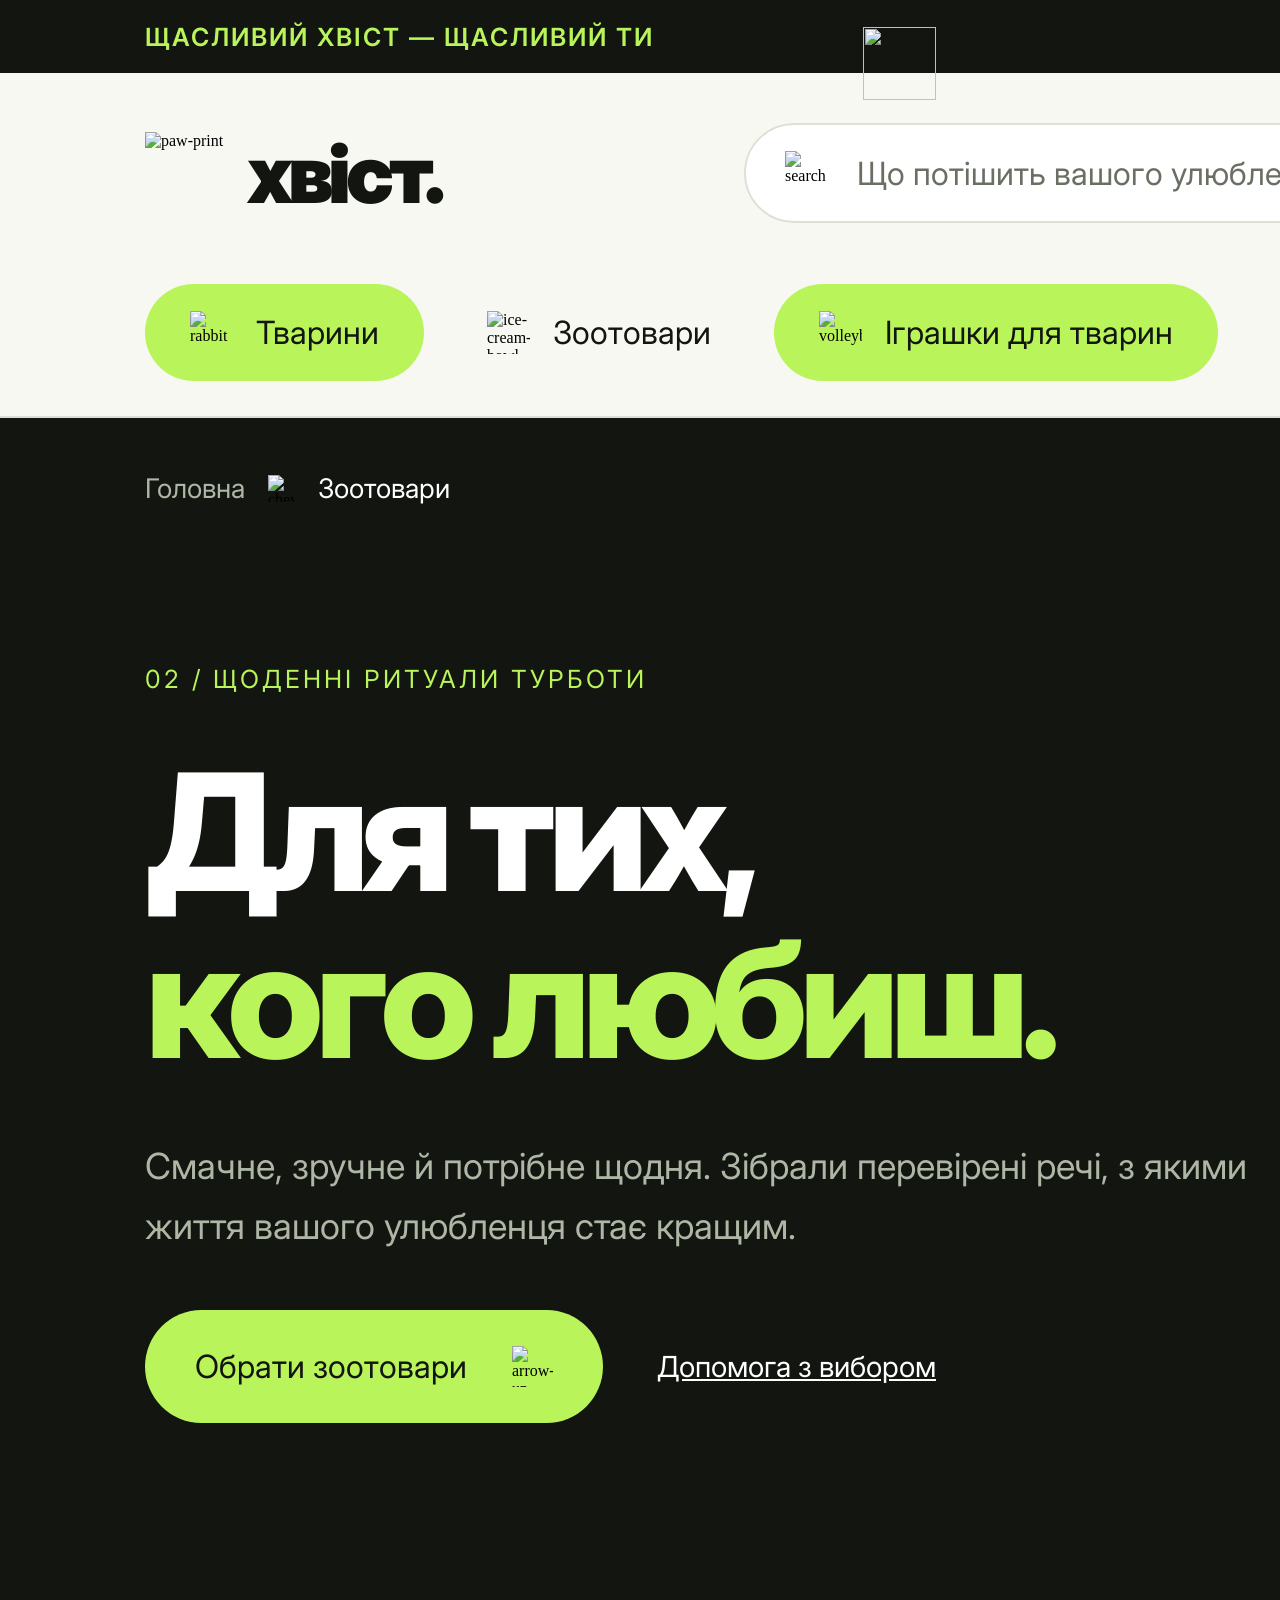
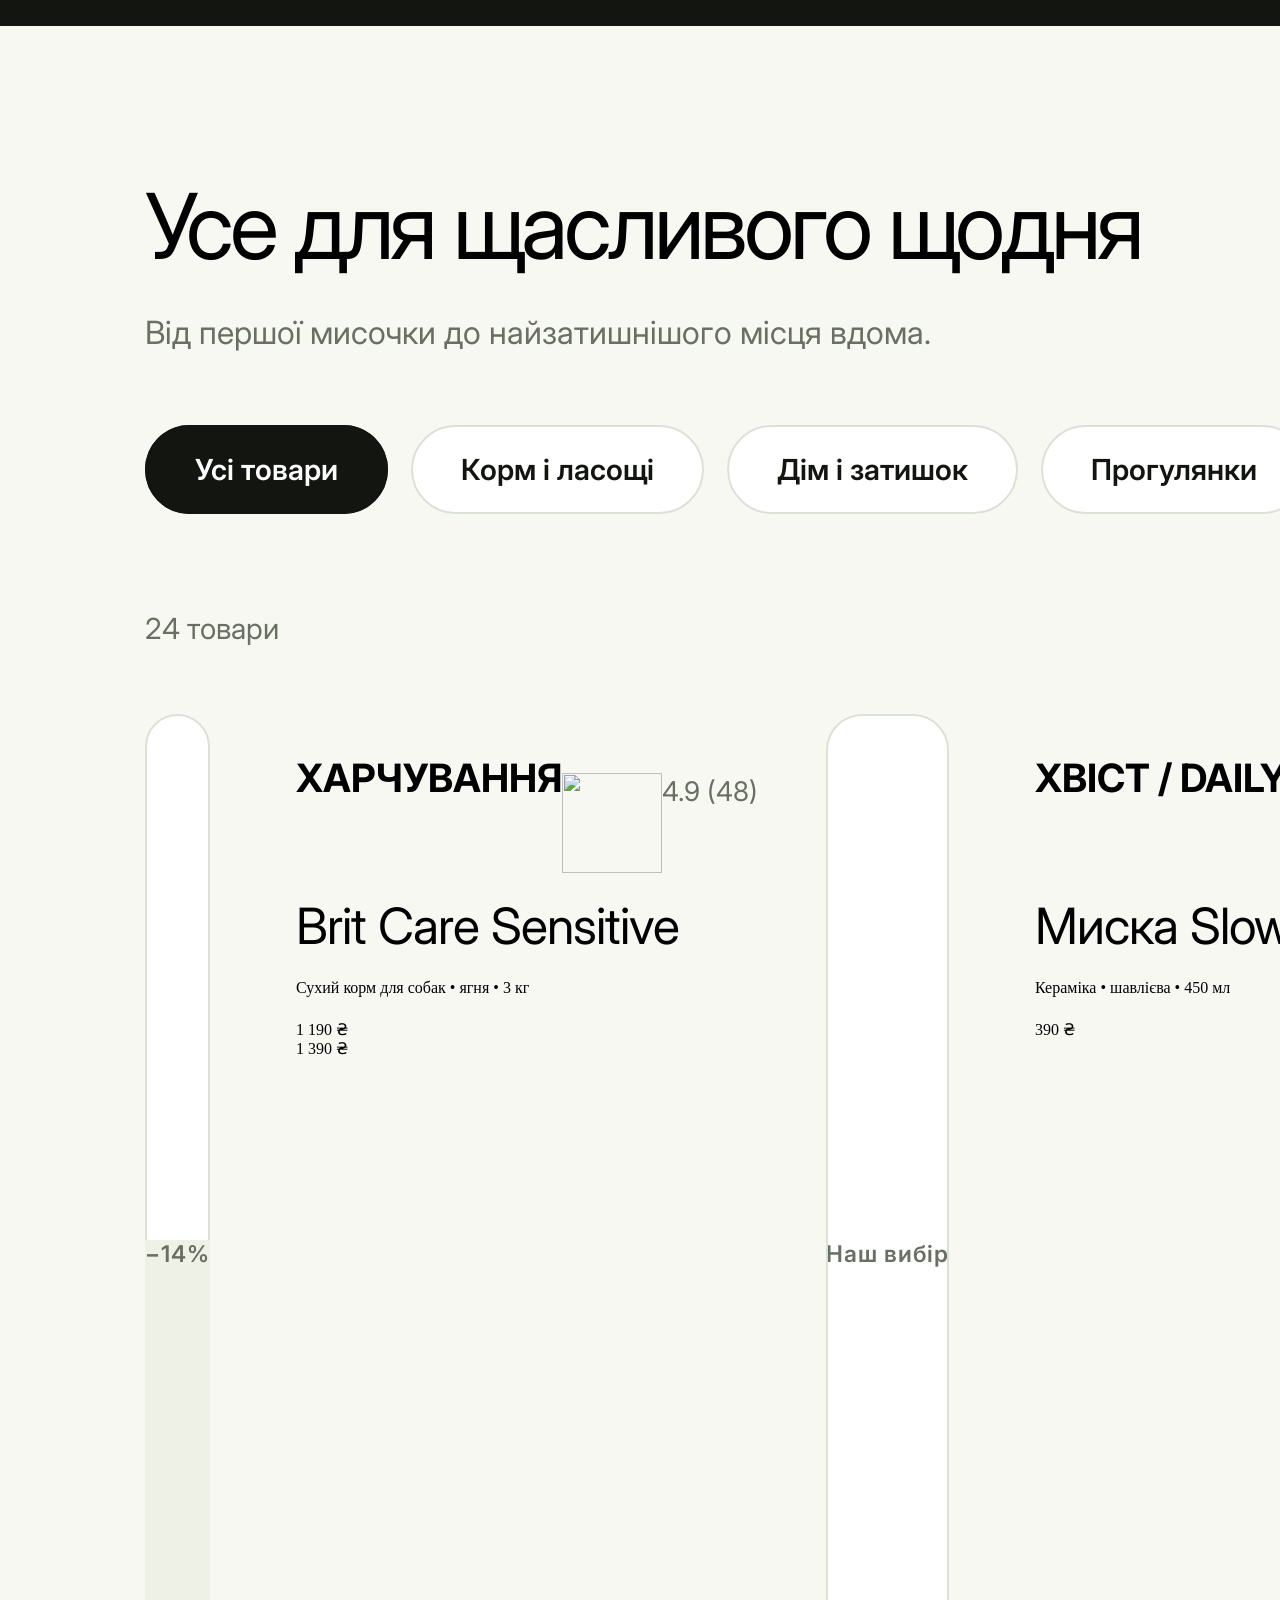
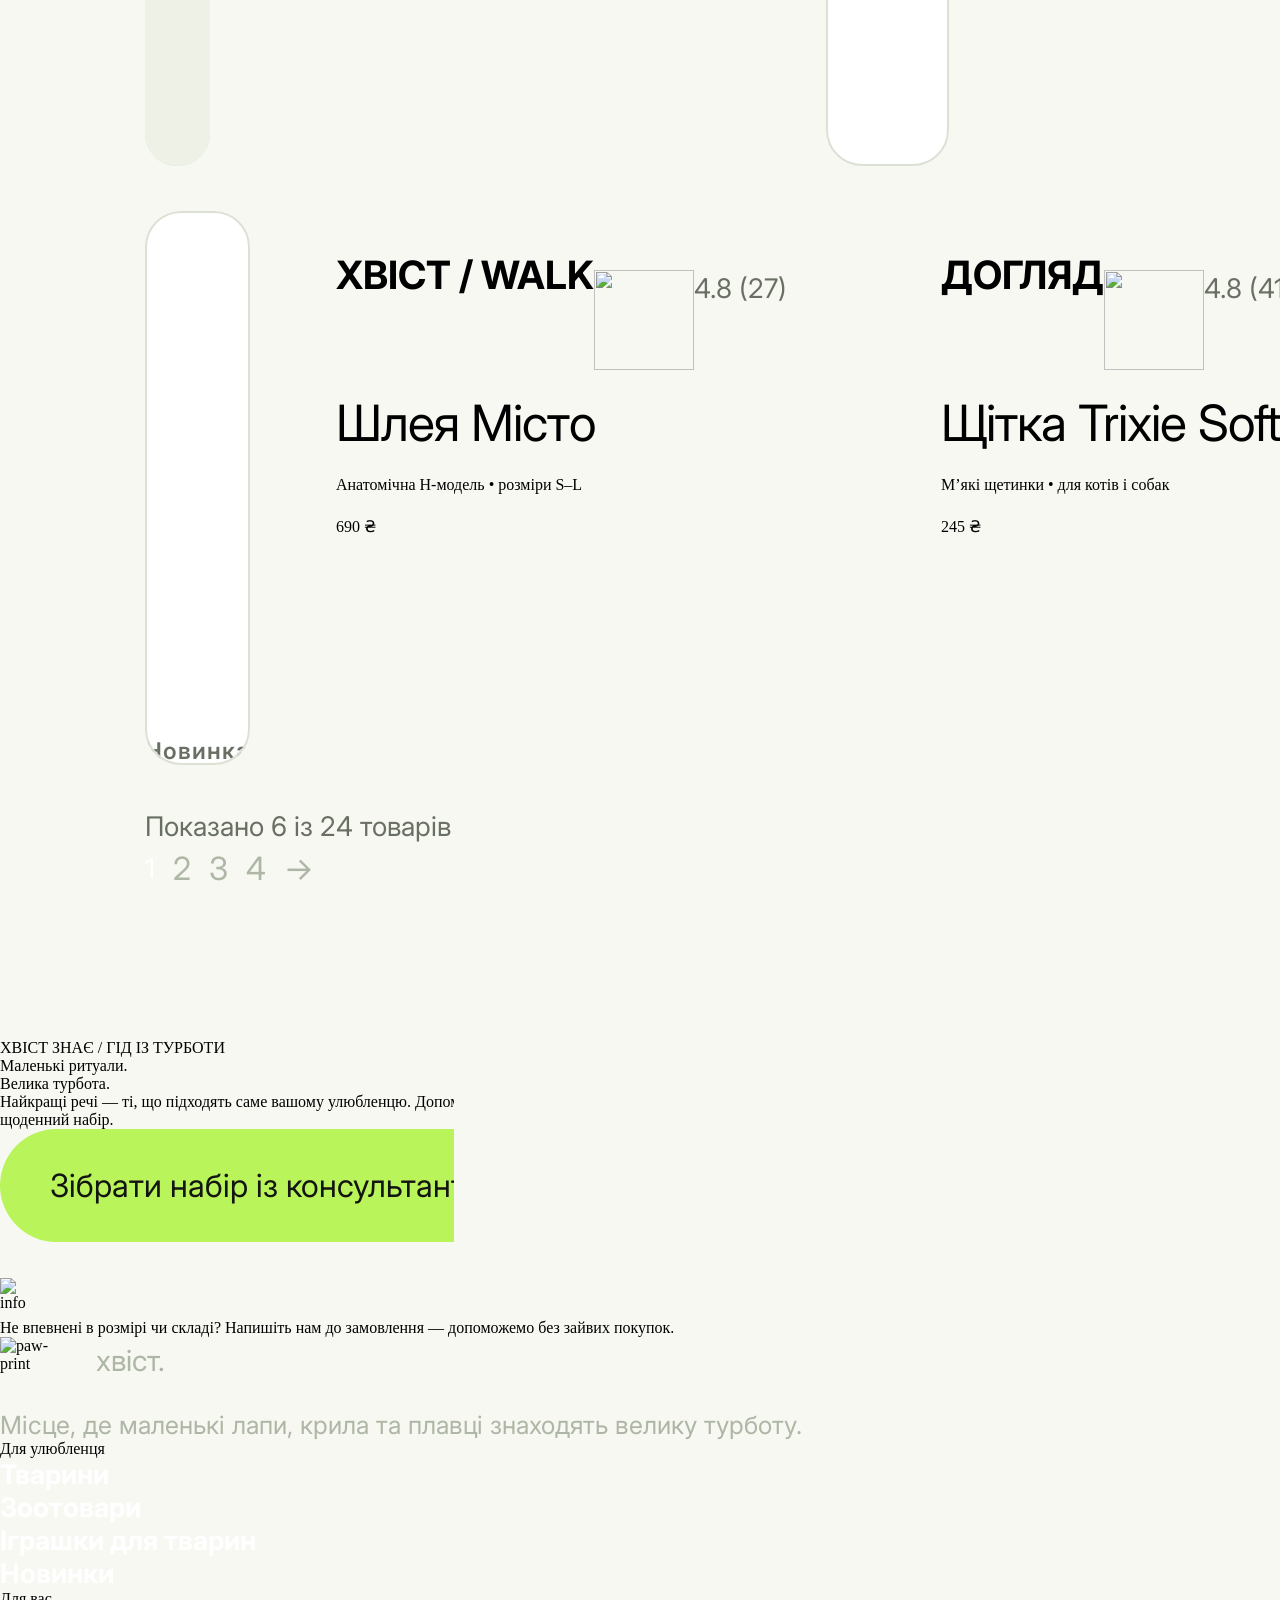
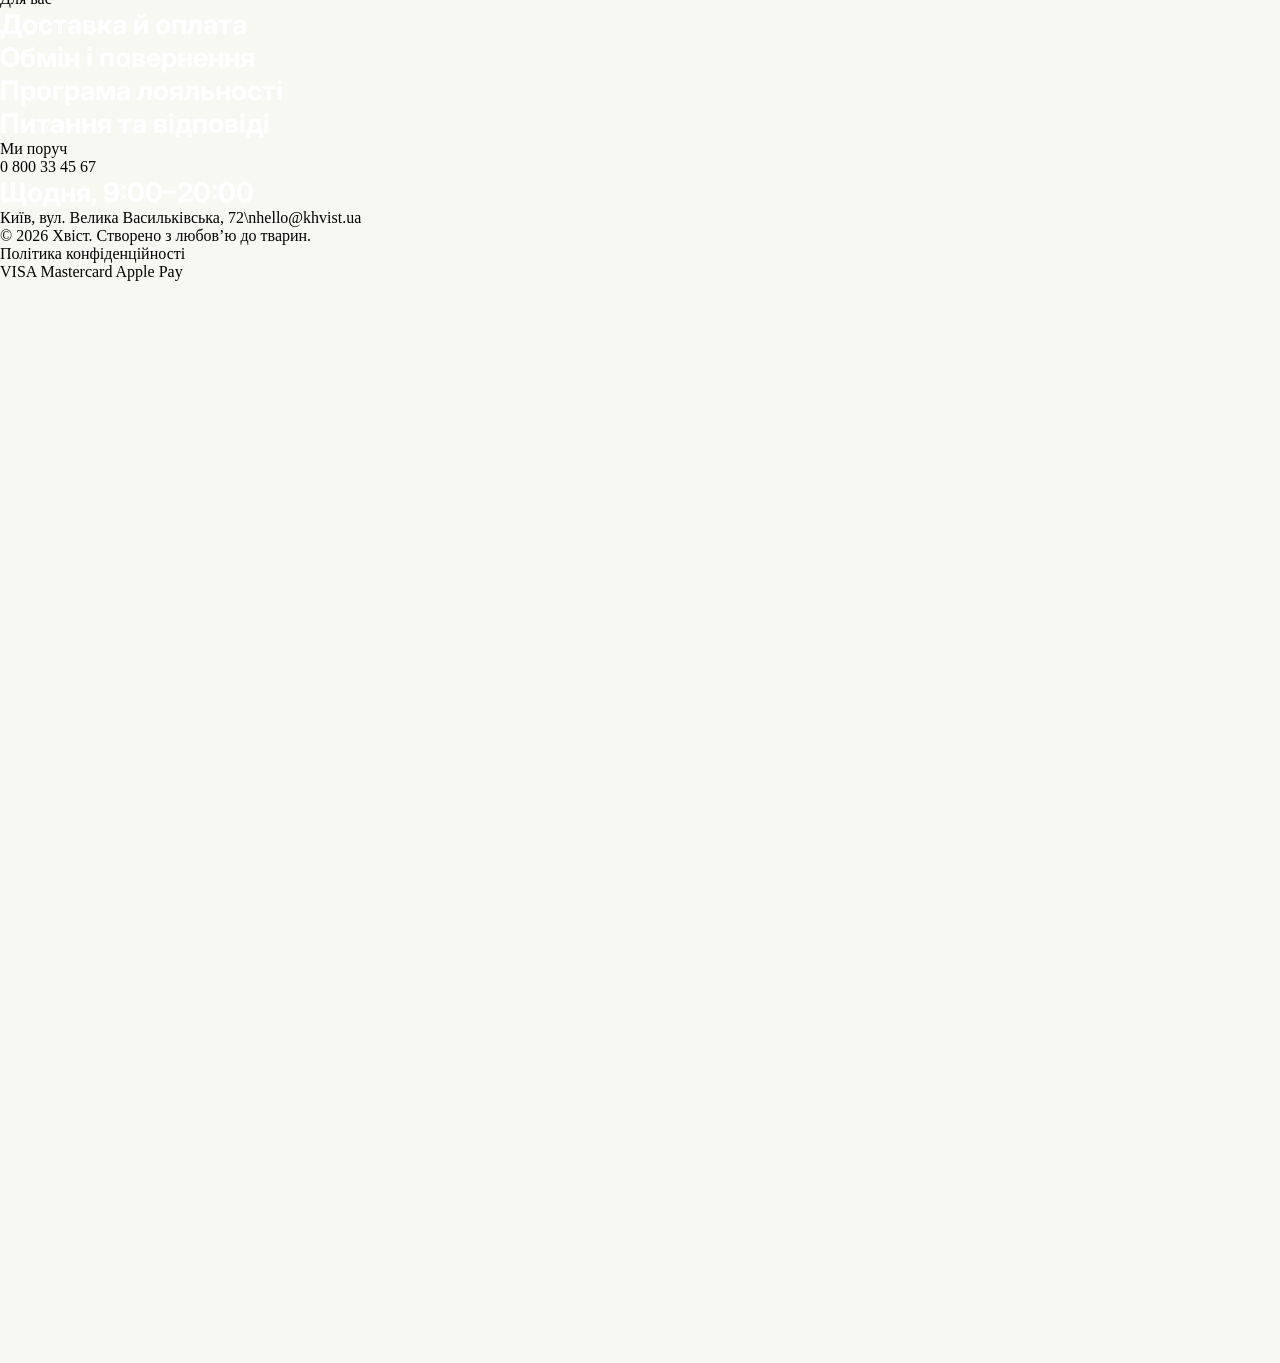
==== index1.html @ 422ab020 "Add files via upload" ====
<!DOCTYPE html>
<html lang="en">
<head>
  <meta charset="UTF-8">
  <meta name="viewport" content="width=device-width, initial-scale=1.0">
  <title>Хвіст — Тварини</title>
  <link rel="preconnect" href="https://fonts.googleapis.com">
  <link rel="preconnect" href="https://fonts.gstatic.com" crossorigin>
  <link rel="stylesheet" href="https://fonts.googleapis.com/css2?family=Inter:wght@400;600;700;800;900&amp;display=swap">
  <link rel="stylesheet" href="style.css">
</head>
<body>
  <div class="box-1">
  <div class="box-2">
    <div class="box-3">
      <p class="text-1">ЩАСЛИВИЙ ХВІСТ — ЩАСЛИВИЙ ТИ</p>
      <p class="text-2">Безкоштовна доставка замовлень від 1 500 ₴</p>
      <div class="box-4">
        <p class="text-2">УКР</p>
        <img class="chevron-down" src="data:image/svg+xml;base64,…(chevron-down.svg, 1 KB)" alt="chevron-down">  <link rel="stylesheet" href="style.css">
      </div>
    </div>
    <div class="box-5">
      <div class="box-6">
        <img class="paw-print" src="data:image/svg+xml;base64,…(paw-print.svg, 1 KB)" alt="paw-print">
        <p class="text-4">хвіст.</p>
      </div>
      <div class="box-7">
        <img class="search" src="data:image/svg+xml;base64,…(search.svg, 1 KB)" alt="search">
        <p class="text-5">Що потішить вашого улюбленця?</p>
        <p class="text-6">⌘ K</p>
      </div>
      <div class="box-8">
        <img class="user-round" src="data:image/svg+xml;base64,…(user-round.svg, 1 KB)" alt="user-round">
        <img class="user-round" src="data:image/svg+xml;base64,…(heart.svg, 1 KB)" alt="heart">
        <div class="box-9">
          <img class="user-round" src="data:image/svg+xml;base64,…(shopping-bag.svg, 1 KB)" alt="shopping-bag">
          <p class="text-7">0</p>
        </div>
      </div>
    </div>
    <div class="box-10">
      <div class="box-4">
        <div class="box-12">
          <img class="rabbit" src="data:image/svg+xml;base64,…(rabbit.svg, 2 KB)" alt="rabbit">
          <p class="text-8">Тварини</p>
        </div>
        <div class="box-13">
          <img class="rabbit" src="data:image/svg+xml;base64,…(ice-cream-bowl.svg, 2 KB)" alt="ice-cream-bowl">
          <p class="text-8">Зоотовари</p>
        </div>
        <div class="box-12">
          <img class="rabbit" src="data:image/svg+xml;base64,…(volleyball.svg, 1 KB)" alt="volleyball">
          <p class="text-8">Іграшки для тварин</p>
        </div>
      </div>
      <div class="box-15">
        <p class="text-11">Про Хвіст</p>
        <p class="text-11">Гід із турботи</p>
        <p class="text-13">0 800 33 45 67</p>
      </div>
    </div>
  </div>
  <div class="box-16">
    <div class="box-17">
      <p class="text-14">Головна</p>
      <img class="chevron-right" src="data:image/svg+xml;base64,…(chevron-right.svg, 1 KB)" alt="chevron-right">
      <p class="text-2">Зоотовари</p>
    </div>
    <div class="box-18">
      <div class="box-19">
        <p class="text-16">02 / ЩОДЕННІ РИТУАЛИ ТУРБОТИ</p>
        <p class="text-17"><span class="text-17-span-1">Для тих,<br></span>кого любиш.</p>
        <p class="text-18">Смачне, зручне й потрібне щодня. Зібрали перевірені речі, з якими життя вашого улюбленця стає кращим.</p>
        <div class="box-20">
          <div class="action">
            <label class="text-8">Обрати зоотовари</label>
            <img class="arrow-up-right" src="data:image/svg+xml;base64,…(arrow-up-right.svg, 1 KB)" alt="arrow-up-right">
          </div>
          <p class="text-19">Допомога з вибором</p>
        </div>
      </div>
      <div class="box-21">
        <img class="img-1" src="data:image/jpeg;base64,…(asset.jpg, 131 KB)" alt="">
        <div class="box-22">
          <img class="heart-2" src="data:image/svg+xml;base64,…(heart-2.svg, 1 KB)" alt="heart">
          <p class="text-20">Турбота<br>щодня</p>
        </div>
        <div class="box-23">
          <img class="paw-print-2" src="data:image/svg+xml;base64,…(paw-print-2.svg, 2 KB)" alt="paw-print">
          <p class="text-21">Схвалено мокрими носиками.</p>
        </div>
      </div>
    </div>
  </div>
  <div class="box-24">
    <div class="box-25">
      <p class="text-22">Усе для щасливого щодня</p>
      <p class="text-23">Від першої мисочки до найзатишнішого місця вдома.</p>
    </div>
    <div class="box-26">
      <div class="box-27">
        <p class="text-24">Усі товари</p>
      </div>
      <div class="box-28">
        <p class="text-25">Корм і ласощі</p>
      </div>
      <div class="box-28">
        <p class="text-25">Дім і затишок</p>
      </div>
      <div class="box-28">
        <p class="text-25">Прогулянки</p>
      </div>
      <div class="box-28">
        <p class="text-25">Гігієна</p>
      </div>
    </div>
    <div class="box-32">
      <div class="box-33">
        <div class="box-34">
          <p class="text-11">24 товари</p>
        </div>
        <div class="box-35">
          <div class="box-36">
            <div class="box-37">
              <img class="img-2" src="data:image/jpeg;base64,…(asset-2.jpg, 58 KB)" alt="">
              <div class="box-38">
                <p class="text-30">−14%</p>
              </div>
              <img class="img-3" src="data:image/svg+xml;base64,…(asset.svg, 1 KB)" alt="">
            </div>
            <div class="box-39">
              <div class="box-40">
                <p class="text-31">ХАРЧУВАННЯ</p>
                <div class="box-41">
                  <img class="img-4" src="data:image/svg+xml;base64,…(star.svg, 2 KB)" alt="">
                  <p class="text-32">4.9 (48)</p>
                </div>
              </div>
              <p class="text-33">Brit Care Sensitive</p>
              <p class="text-34">Сухий корм для собак • ягня • 3 кг</p>
              <div class="box-42">
                <div class="box-43">
                  <p class="text-35">1 190 ₴</p>
                  <p class="text-36">1 390 ₴</p>
                </div>
                <img class="img-5" src="data:image/svg+xml;base64,…(asset-2.svg, 1 KB)" alt="">
              </div>
            </div>
          </div>
          <div class="box-36">
            <div class="box-37">
              <img class="img-2" src="data:image/jpeg;base64,…(asset-3.jpg, 59 KB)" alt="">
              <div class="box-46">
                <p class="text-30">Наш вибір</p>
              </div>
              <img class="img-3" src="data:image/svg+xml;base64,…(asset-3.svg, 1 KB)" alt="">
            </div>
            <div class="box-39">
              <div class="box-40">
                <p class="text-31">ХВІСТ / DAILY</p>
                <div class="box-41">
                  <img class="img-4" src="data:image/svg+xml;base64,…(star-2.svg, 2 KB)" alt="">
                  <p class="text-32">4.9 (32)</p>
                </div>
              </div>
              <p class="text-33">Миска Slow morning</p>
              <p class="text-34">Кераміка • шавлієва • 450 мл</p>
              <div class="box-42">
                <div class="box-43">
                  <p class="text-35">390 ₴</p>
                </div>
                <img class="img-5" src="data:image/svg+xml;base64,…(asset-4.svg, 1 KB)" alt="">
              </div>
            </div>
          </div>
          <div class="box-36">
            <div class="box-37">
              <img class="img-2" src="data:image/jpeg;base64,…(asset-4.jpg, 134 KB)" alt="">
              <img class="img-3" src="data:image/svg+xml;base64,…(asset-5.svg, 1 KB)" alt="">
            </div>
            <div class="box-39">
              <div class="box-40">
                <p class="text-31">ХВІСТ / HOME</p>
                <div class="box-41">
                  <img class="img-4" src="data:image/svg+xml;base64,…(star-3.svg, 2 KB)" alt="">
                  <p class="text-32">5.0 (19)</p>
                </div>
              </div>
              <p class="text-33">Лежанка Тихе місце</p>
              <p class="text-34">Знімний чохол • оливкова • 60 × 45 см</p>
              <div class="box-42">
                <div class="box-43">
                  <p class="text-35">1 490 ₴</p>
                </div>
                <img class="img-5" src="data:image/svg+xml;base64,…(asset-6.svg, 1 KB)" alt="">
              </div>
            </div>
          </div>
        </div>
        <div class="box-35">
          <div class="box-36">
            <div class="box-37">
              <img class="img-2" src="data:image/jpeg;base64,…(asset-5.jpg, 94 KB)" alt="">
              <div class="box-62">
                <p class="text-30">Новинка</p>
              </div>
              <img class="img-3" src="data:image/svg+xml;base64,…(asset-7.svg, 1 KB)" alt="">
            </div>
            <div class="box-39">
              <div class="box-40">
                <p class="text-31">ХВІСТ / WALK</p>
                <div class="box-41">
                  <img class="img-4" src="data:image/svg+xml;base64,…(star-4.svg, 2 KB)" alt="">
                  <p class="text-32">4.8 (27)</p>
                </div>
              </div>
              <p class="text-33">Шлея Місто</p>
              <p class="text-34">Анатомічна H-модель • розміри S–L</p>
              <div class="box-42">
                <div class="box-43">
                  <p class="text-35">690 ₴</p>
                </div>
                <img class="img-5" src="data:image/svg+xml;base64,…(asset-8.svg, 1 KB)" alt="">
              </div>
            </div>
          </div>
          <div class="box-36">
            <div class="box-37">
              <img class="img-2" src="data:image/jpeg;base64,…(asset-6.jpg, 65 KB)" alt="">
              <img class="img-3" src="data:image/svg+xml;base64,…(asset-9.svg, 1 KB)" alt="">
            </div>
            <div class="box-39">
              <div class="box-40">
                <p class="text-31">ДОГЛЯД</p>
                <div class="box-41">
                  <img class="img-4" src="data:image/svg+xml;base64,…(star-5.svg, 2 KB)" alt="">
                  <p class="text-32">4.8 (41)</p>
                </div>
              </div>
              <p class="text-33">Щітка Trixie Soft</p>
              <p class="text-34">М’які щетинки • для котів і собак</p>
              <div class="box-42">
                <div class="box-43">
                  <p class="text-35">245 ₴</p>
                </div>
                <img class="img-5" src="data:image/svg+xml;base64,…(asset-10.svg, 1 KB)" alt="">
              </div>
            </div>
          </div>
          <div class="box-36">
            <div class="box-37">
              <img class="img-2" src="data:image/jpeg;base64,…(asset-7.jpg, 109 KB)" alt="">
              <img class="img-3" src="data:image/svg+xml;base64,…(asset-11.svg, 1 KB)" alt="">
            </div>
            <div class="box-39">
              <div class="box-40">
                <p class="text-31">ХВІСТ / NATURAL</p>
                <div class="box-41">
                  <img class="img-4" src="data:image/svg+xml;base64,…(star-6.svg, 2 KB)" alt="">
                  <p class="text-32">4.9 (36)</p>
                </div>
              </div>
              <p class="text-33">Сіно Лугове меню</p>
              <p class="text-34">Для кроликів і гризунів • 500 г</p>
              <div class="box-42">
                <div class="box-43">
                  <p class="text-35">145 ₴</p>
                </div>
                <img class="img-5" src="data:image/svg+xml;base64,…(asset-12.svg, 1 KB)" alt="">
              </div>
            </div>
          </div>
        </div>
        <div class="box-82">
          <p class="text-6">Показано 6 із 24 товарів</p>
          <div class="box-4">
            <div class="box-84">
              <p class="text-2">1</p>
            </div>
            <div class="box-85">
              <p class="text-66">2</p>
            </div>
            <div class="box-85">
              <p class="text-66">3</p>
            </div>
            <div class="box-85">
              <p class="text-66">4</p>
            </div>
            <div class="box-85">
              <p class="text-66">→</p>
            </div>
          </div>
        </div>
      </div>
    </div>
  </div>
  <div class="box-89">
    <div class="box-90">
      <div class="box-91">
        <div class="box-92">
          <p class="text-70">ХВІСТ ЗНАЄ / ГІД ІЗ ТУРБОТИ</p>
          <p class="text-71">Маленькі ритуали.<br>Велика турбота.</p>
          <p class="text-72">Найкращі речі — ті, що підходять саме вашому улюбленцю. Допоможемо зібрати його щоденний набір.</p>
          <div class="action">
            <label class="text-8">Зібрати набір із консультантом</label>
            <img class="arrow-up-right" src="data:image/svg+xml;base64,…(arrow-up-right-2.svg, 1 KB)" alt="arrow-up-right">
          </div>
        </div>
        <div class="box-19">
          <div class="box-94">
            <img class="img-26" src="data:image/svg+xml;base64,…(asset-13.svg, 1 KB)" alt="">
            <div class="box-95">
              <p class="text-73">Харчування без здогадок</p>
              <p class="text-74">Враховуйте вид, вік, вагу та потреби тварини. Новий корм вводьте поступово, протягом 7–10 днів.</p>
            </div>
          </div>
          <div class="box-94">
            <img class="img-26" src="data:image/svg+xml;base64,…(asset-14.svg, 1 KB)" alt="">
            <div class="box-95">
              <p class="text-73">Власне місце для відпочинку</p>
              <p class="text-74">Лежанка має бути більшою за улюбленця в положенні лежачи. Обирайте чохол, який легко прати.</p>
            </div>
          </div>
          <div class="box-94">
            <img class="img-26" src="data:image/svg+xml;base64,…(asset-15.svg, 2 KB)" alt="">
            <div class="box-95">
              <p class="text-73">Догляд, що стає звичкою</p>
              <p class="text-74">Чиста вода щодня, регулярне вичісування та гігієна. Підберіть засоби саме для вашого виду тварини.</p>
            </div>
          </div>
        </div>
      </div>
      <div class="box-100">
        <img class="arrow-up-right" src="data:image/svg+xml;base64,…(info.svg, 1 KB)" alt="info">
        <p class="text-79">Не впевнені в розмірі чи складі? Напишіть нам до замовлення — допоможемо без зайвих покупок.</p>
      </div>
    </div>
  </div>
  <div class="box-101">
    <div class="box-102">
      <div class="box-103">
        <div class="box-17">
          <img class="paw-print-3" src="data:image/svg+xml;base64,…(paw-print-3.svg, 1 KB)" alt="paw-print">
          <p class="text-80">хвіст.</p>
        </div>
        <p class="text-81">Місце, де маленькі лапи, крила та плавці знаходять велику турботу.</p>
        <img class="img-29" src="data:image/svg+xml;base64,…(asset-16.svg, 3 KB)" alt="">
      </div>
      <div class="box-105">
        <p class="text-82">Для улюбленця</p>
        <p class="text-83">Тварини</p>
        <p class="text-83">Зоотовари</p>
        <p class="text-83">Іграшки для тварин</p>
        <p class="text-83">Новинки</p>
      </div>
      <div class="box-105">
        <p class="text-82">Для вас</p>
        <p class="text-83">Доставка й оплата</p>
        <p class="text-83">Обмін і повернення</p>
        <p class="text-83">Програма лояльності</p>
        <p class="text-83">Питання та відповіді</p>
      </div>
      <div class="box-107">
        <p class="text-82">Ми поруч</p>
        <p class="text-93">0 800 33 45 67</p>
        <p class="text-83">Щодня, 9:00–20:00</p>
        <p class="text-95">Київ, вул. Велика Васильківська, 72\nhello@khvist.ua</p>
      </div>
    </div>
    <div class="box-108">
      <p class="text-96">© 2026 Хвіст. Створено з любов’ю до тварин.</p>
      <p class="text-96">Політика конфіденційності</p>
      <p class="text-98">VISA     Mastercard     Apple Pay</p>
    </div>
  </div>
</div>
</body>
</html>
---- style.css ----
/* Generated by SNN Design to HTML/CSS */
    /* Fonts: Inter 400/600/700/800/900 */

    *,
    *::before,
    *::after {
      box-sizing: border-box;
      margin: 0;
      padding: 0;
    }

    img,
    svg {
      display: block;
    }

    button,
    input,
    textarea,
    select {
      border: none;
      background: none;
      font: inherit;
      color: inherit;
      text-align: inherit;
    }

    button {
      cursor: pointer;
    }

    a {
      color: inherit;
      text-decoration: none;
    }

    ul,
    ol {
      list-style: none;
    }

    ul > li:not([class]),
    ol > li:not([class]) {
      display: contents;
    }

    .box-1 {
      width: 3267px;
      height: 6163px;
      display: flex;
      flex-direction: column;
      align-items: flex-start;
      overflow: hidden;
      background-color: #f7f8f2;
    }

    .box-2 {
      flex-shrink: 0;
      align-self: stretch;
      display: flex;
      flex-direction: column;
      align-items: flex-start;
      overflow: hidden;
      background-color: #f7f8f2;
    }

    .box-3 {
      flex-shrink: 0;
      height: 73px;
      align-self: stretch;
      display: flex;
      justify-content: space-between;
      align-items: center;
      padding: 0 145px;
      overflow: hidden;
      background-color: #121510;
    }

    .text-1 {
      flex-shrink: 0;
      font-family: 'Inter', sans-serif;
      font-size: 25px;
      font-weight: 600;
      letter-spacing: 2px;
      color: #b9f45b;
      white-space: nowrap;
    }

    .text-2 {
      flex-shrink: 0;
      font-family: 'Inter', sans-serif;
      font-size: 27px;
      font-weight: 400;
      color: #ffffff;
      white-space: nowrap;
    }

    .box-4 {
      flex-shrink: 0;
      display: flex;
      align-items: center;
      gap: 18px;
      overflow: hidden;
    }

    .chevron-down {
      flex-shrink: 0;
      width: 29px;
      height: 29px;
    }

    .box-5 {
      flex-shrink: 0;
      height: 200px;
      align-self: stretch;
      display: flex;
      align-items: center;
      gap: 109px;
      padding: 0 145px;
      overflow: hidden;
    }

    .box-6 {
      flex-shrink: 0;
      width: 490px;
      display: flex;
      align-items: center;
      gap: 20px;
      overflow: hidden;
    }

    .paw-print {
      flex-shrink: 0;
      width: 82px;
      height: 82px;
    }

    .text-4 {
      flex-shrink: 0;
      font-family: 'Inter', sans-serif;
      font-size: 82px;
      font-weight: 900;
      letter-spacing: -5px;
      color: #121510;
      white-space: nowrap;
    }

    .box-7 {
      flex: 1 1 0;
      min-width: 0;
      height: 100px;
      display: flex;
      align-items: center;
      gap: 27px;
      padding: 0 41px;
      border-radius: 227px;
      overflow: hidden;
      background-color: #ffffff;
      outline: 2px solid #dce1d5;
      outline-offset: -2px;
    }

    .search {
      flex-shrink: 0;
      width: 45px;
      height: 45px;
    }

    .text-5 {
      flex: 1 1 0;
      min-width: 0;
      font-family: 'Inter', sans-serif;
      font-size: 32px;
      font-weight: 400;
      color: #697063;
    }

    .text-6 {
      flex-shrink: 0;
      font-family: 'Inter', sans-serif;
      font-size: 27px;
      font-weight: 400;
      color: #697063;
      white-space: nowrap;
    }

    .box-8 {
      flex-shrink: 0;
      display: flex;
      align-items: center;
      gap: 59px;
      overflow: hidden;
    }

    .user-round {
      flex-shrink: 0;
      width: 50px;
      height: 50px;
    }

    .box-9 {
      flex-shrink: 0;
      display: flex;
      align-items: center;
      gap: 20px;
      overflow: hidden;
    }

    .text-7 {
      flex-shrink: 0;
      font-family: 'Inter', sans-serif;
      font-size: 29px;
      font-weight: 700;
      color: #000000;
      white-space: nowrap;
    }

    .box-10 {
      flex-shrink: 0;
      height: 145px;
      align-self: stretch;
      display: flex;
      justify-content: space-between;
      align-items: center;
      padding: 0 145px 27px 145px;
      overflow: hidden;
      box-shadow: inset 0 -2px 0 0 #dce1d5;
    }

    .box-12 {
      flex-shrink: 0;
      display: flex;
      align-items: center;
      gap: 23px;
      padding: 27px 45px;
      border-radius: 227px;
      overflow: hidden;
      background-color: #b9f45b;
    }

    .rabbit {
      flex-shrink: 0;
      width: 43px;
      height: 43px;
    }

    .text-8 {
      flex-shrink: 0;
      font-family: 'Inter', sans-serif;
      font-size: 32px;
      font-weight: 400;
      color: #121510;
      white-space: nowrap;
    }

    .box-13 {
      flex-shrink: 0;
      display: flex;
      align-items: center;
      gap: 23px;
      padding: 27px 45px;
      border-radius: 227px;
      overflow: hidden;
    }

    .box-15 {
      flex-shrink: 0;
      display: flex;
      align-items: flex-start;
      gap: 64px;
      overflow: hidden;
    }

    .text-11 {
      flex-shrink: 0;
      font-family: 'Inter', sans-serif;
      font-size: 29px;
      font-weight: 400;
      color: #697063;
      white-space: nowrap;
    }

    .text-13 {
      flex-shrink: 0;
      font-family: 'Inter', sans-serif;
      font-size: 29px;
      font-weight: 600;
      color: #000000;
      white-space: nowrap;
    }

    .box-16 {
      flex-shrink: 0;
      align-self: stretch;
      display: flex;
      flex-direction: column;
      align-items: flex-start;
      gap: 64px;
      padding: 54px 145px 109px 145px;
      overflow: hidden;
      background-color: #121510;
    }

    .box-17 {
      flex-shrink: 0;
      display: flex;
      align-items: center;
      gap: 23px;
      overflow: hidden;
    }

    .text-14 {
      flex-shrink: 0;
      font-family: 'Inter', sans-serif;
      font-size: 27px;
      font-weight: 400;
      color: #aeb6a5;
      white-space: nowrap;
    }

    .chevron-right {
      flex-shrink: 0;
      width: 27px;
      height: 27px;
    }

    .box-18 {
      flex-shrink: 0;
      align-self: stretch;
      display: flex;
      align-items: center;
      gap: 109px;
      overflow: hidden;
    }

    .box-19 {
      flex: 1 1 0;
      min-width: 0;
      display: flex;
      flex-direction: column;
      align-items: flex-start;
      gap: 54px;
      overflow: hidden;
    }

    .text-16 {
      flex-shrink: 0;
      font-family: 'Inter', sans-serif;
      font-size: 25px;
      font-weight: 400;
      letter-spacing: 3px;
      color: #b9f45b;
      white-space: nowrap;
    }

    .text-17 {
      flex-shrink: 0;
      align-self: stretch;
      font-family: 'Inter', sans-serif;
      font-size: 163px;
      font-weight: 800;
      line-height: 167px;
      letter-spacing: -9px;
      color: #b9f45b;
    }

    .text-17-span-1 {
      color: #ffffff;
    }

    .text-18 {
      flex-shrink: 0;
      width: 1191px;
      font-family: 'Inter', sans-serif;
      font-size: 36px;
      font-weight: 400;
      line-height: 60px;
      color: #aeb6a5;
    }

    .box-20 {
      flex-shrink: 0;
      display: flex;
      align-items: center;
      gap: 54px;
      overflow: hidden;
    }

    .action {
      flex-shrink: 0;
      display: flex;
      align-items: center;
      gap: 45px;
      padding: 36px 50px;
      border-radius: 227px;
      overflow: hidden;
      background-color: #b9f45b;
    }

    .arrow-up-right {
      flex-shrink: 0;
      width: 41px;
      height: 41px;
    }

    .text-19 {
      flex-shrink: 0;
      font-family: 'Inter', sans-serif;
      font-size: 29px;
      font-weight: 400;
      text-decoration: underline;
      color: #ffffff;
      white-space: nowrap;
    }

    .box-21 {
      flex-shrink: 0;
      width: 1343px;
      height: 948px;
      display: flex;
      flex-direction: column;
      align-items: flex-start;
      border-radius: 54px;
      overflow: hidden;
      background-color: #b9f45b;
      position: relative;
    }

    .img-1 {
      flex-shrink: 0;
      height: 948px;
      width: 1343px;
      object-fit: cover;
    }

    .box-22 {
      position: absolute;
      left: 1071px;
      top: 45px;
      width: 227px;
      height: 227px;
      transform-origin: 0 0;
      transform: rotate(10deg);
      display: flex;
      flex-direction: column;
      justify-content: center;
      align-items: center;
      gap: 14px;
      border-radius: 227px;
      overflow: hidden;
      background-color: #f7f8f2;
    }

    .heart-2 {
      flex-shrink: 0;
      height: 58px;
      width: 58px;
    }

    .text-20 {
      flex-shrink: 0;
      font-family: 'Inter', sans-serif;
      font-size: 29px;
      font-weight: 400;
      line-height: 34px;
      color: #000000;
      text-align: center;
      white-space: nowrap;
    }

    .box-23 {
      position: absolute;
      left: 45px;
      top: 821px;
      width: 609px;
      height: 82px;
      display: flex;
      align-items: center;
      gap: 23px;
      padding: 23px 36px;
      border-radius: 227px;
      overflow: hidden;
      background-color: #121510;
    }

    .paw-print-2 {
      flex-shrink: 0;
      width: 36px;
      height: 36px;
    }

    .text-21 {
      flex-shrink: 0;
      font-family: 'Inter', sans-serif;
      font-size: 25px;
      font-weight: 400;
      color: #ffffff;
      white-space: nowrap;
    }

    .box-24 {
      flex-shrink: 0;
      align-self: stretch;
      display: flex;
      flex-direction: column;
      align-items: flex-start;
      gap: 73px;
      padding: 145px;
      overflow: hidden;
      background-color: #f7f8f2;
    }

    .box-25 {
      flex-shrink: 0;
      align-self: stretch;
      display: flex;
      flex-direction: column;
      align-items: flex-start;
      gap: 32px;
      overflow: hidden;
    }

    .text-22 {
      flex-shrink: 0;
      align-self: stretch;
      font-family: 'Inter', sans-serif;
      font-size: 91px;
      font-weight: 400;
      letter-spacing: -4px;
      color: #000000;
    }

    .text-23 {
      flex-shrink: 0;
      align-self: stretch;
      font-family: 'Inter', sans-serif;
      font-size: 32px;
      font-weight: 400;
      color: #697063;
    }

    .box-26 {
      flex-shrink: 0;
      align-self: stretch;
      display: flex;
      align-items: flex-start;
      gap: 23px;
      overflow: hidden;
    }

    .box-27 {
      flex-shrink: 0;
      display: flex;
      align-items: flex-start;
      padding: 27px 50px;
      border-radius: 227px;
      overflow: hidden;
      background-color: #121510;
      outline: 2px solid #121510;
      outline-offset: -2px;
    }

    .text-24 {
      flex-shrink: 0;
      font-family: 'Inter', sans-serif;
      font-size: 29px;
      font-weight: 600;
      color: #ffffff;
      white-space: nowrap;
    }

    .box-28 {
      flex-shrink: 0;
      display: flex;
      align-items: flex-start;
      padding: 27px 50px;
      border-radius: 227px;
      overflow: hidden;
      background-color: #ffffff;
      outline: 2px solid #dce1d5;
      outline-offset: -2px;
    }

    .text-25 {
      flex-shrink: 0;
      font-family: 'Inter', sans-serif;
      font-size: 29px;
      font-weight: 600;
      color: #121510;
      white-space: nowrap;
    }

    .box-32 {
      flex-shrink: 0;
      align-self: stretch;
      display: flex;
      align-items: flex-start;
      gap: 73px;
      overflow: hidden;
    }

    .box-33 {
      flex: 1 1 0;
      min-width: 0;
      display: flex;
      flex-direction: column;
      align-items: flex-start;
      gap: 45px;
      overflow: hidden;
    }

    .box-34 {
      flex-shrink: 0;
      height: 82px;
      align-self: stretch;
      display: flex;
      justify-content: space-between;
      align-items: center;
      overflow: hidden;
    }

    .box-35 {
      flex-shrink: 0;
      display: flex;
      align-items: center;
      gap: 27px;
      overflow: hidden;
    }

    .box-36 {
      flex-shrink: 0;
      align-self: stretch;
      display: flex;
      align-items: flex-start;
      gap: 45px;
      overflow: hidden;
    }

    .box-37 {
      flex: 1 1 0;
      min-width: 0;
      align-self: stretch;
      display: flex;
      flex-direction: column;
      align-items: flex-start;
      border-radius: 36px;
      overflow: hidden;
      background-color: #ffffff;
      outline: 2px solid #dce1d5;
      outline-offset: -2px;
    }

    .box-38 {
      flex-shrink: 0;
      height: 526px;
      align-self: stretch;
      display: flex;
      flex-direction: column;
      align-items: flex-start;
      overflow: hidden;
      background-color: #edf1e6;
      position: relative;
    }

    .img-2 {
      flex-shrink: 0;
      height: 526px;
      align-self: stretch;
      object-fit: cover;
    }

    .img-3 {
      position: absolute;
      left: 863px;
      top: 27px;
      width: 73px;
      height: 73px;
    }

    .box-39 {
      flex-shrink: 0;
      align-self: stretch;
      display: flex;
      flex-direction: column;
      align-items: flex-start;
      gap: 23px;
      padding: 41px;
      overflow: hidden;
    }

    .box-40 {
      flex-shrink: 0;
      align-self: stretch;
      display: flex;
      justify-content: space-between;
      align-items: flex-start;
      overflow: hidden;
    }

    .text-30 {
      flex-shrink: 0;
      font-family: 'Inter', sans-serif;
      font-size: 23px;
      font-weight: 600;
      letter-spacing: 1px;
      color: #697063;
      white-space: nowrap;
    }

    .text-31 {
      flex-shrink: 0;
      align-self: stretch;
      font-family: 'Inter', sans-serif;
      font-size: 39px;
      font-weight: 700;
      line-height: 46px;
      color: #000000;
    }

    .text-32 {
      flex-shrink: 0;
      align-self: stretch;
      font-family: 'Inter', sans-serif;
      font-size: 27px;
      font-weight: 400;
      line-height: 38px;
      color: #697063;
    }

    .box-41 {
      flex-shrink: 0;
      align-self: stretch;
      display: flex;
      justify-content: space-between;
      align-items: center;
      padding: 18px 0 0 0;
      overflow: hidden;
    }

    .box-42 {
      flex-shrink: 0;
      display: flex;
      align-items: baseline;
      gap: 18px;
      overflow: hidden;
    }

    .text-33 {
      flex-shrink: 0;
      font-family: 'Inter', sans-serif;
      font-size: 50px;
      font-weight: 400;
      letter-spacing: -1px;
      color: #000000;
      white-space: nowrap;
    }

    .img-4 {
      flex-shrink: 0;
      width: 100px;
      height: 100px;
    }

    .box-74 {
      flex-shrink: 0;
      align-self: stretch;
      display: flex;
      justify-content: space-between;
      align-items: center;
      padding: 27px 0 0 0;
      overflow: hidden;
    }

    .text-54 {
      flex-shrink: 0;
      font-family: 'Inter', sans-serif;
      font-size: 27px;
      font-weight: 400;
      color: #284a2d;
      white-space: nowrap;
    }

    .box-75 {
      flex-shrink: 0;
      align-self: stretch;
      display: flex;
      flex-direction: column;
      align-items: flex-start;
      gap: 109px;
      padding: 0 145px 145px 145px;
      overflow: hidden;
      background-color: #f7f8f2;
    }

    .box-76 {
      flex-shrink: 0;
      align-self: stretch;
      display: flex;
      flex-direction: column;
      align-items: flex-start;
      gap: 64px;
      padding: 91px;
      border-radius: 54px;
      overflow: hidden;
      background-color: #121510;
    }

    .box-77 {
      flex-shrink: 0;
      align-self: stretch;
      display: flex;
      align-items: flex-start;
      gap: 145px;
      overflow: hidden;
    }

    .box-78 {
      flex-shrink: 0;
      width: 1039px;
      display: flex;
      flex-direction: column;
      align-items: flex-start;
      gap: 50px;
      overflow: hidden;
    }

    .text-55 {
      flex-shrink: 0;
      font-family: 'Inter', sans-serif;
      font-size: 25px;
      font-weight: 700;
      letter-spacing: 3px;
      color: #b9f45b;
      white-space: nowrap;
    }

    .text-56 {
      flex-shrink: 0;
      align-self: stretch;
      font-family: 'Inter', sans-serif;
      font-size: 82px;
      font-weight: 400;
      line-height: 91px;
      letter-spacing: -3px;
      color: #ffffff;
    }

    .text-57 {
      flex-shrink: 0;
      align-self: stretch;
      font-family: 'Inter', sans-serif;
      font-size: 32px;
      font-weight: 400;
      line-height: 54px;
      color: #aeb6a5;
    }

    .box-80 {
      flex-shrink: 0;
      align-self: stretch;
      display: flex;
      align-items: flex-start;
      gap: 41px;
      overflow: hidden;
    }

    .box-81 {
      flex: 1 1 0;
      min-width: 0;
      display: flex;
      flex-direction: column;
      align-items: flex-start;
      gap: 16px;
      overflow: hidden;
    }

    .text-58 {
      flex-shrink: 0;
      align-self: stretch;
      font-family: 'Inter', sans-serif;
      font-size: 36px;
      font-weight: 400;
      color: #ffffff;
    }

    .text-59 {
      flex-shrink: 0;
      align-self: stretch;
      font-family: 'Inter', sans-serif;
      font-size: 29px;
      font-weight: 400;
      line-height: 46px;
      color: #aeb6a5;
    }

    .box-86 {
      flex-shrink: 0;
      align-self: stretch;
      display: flex;
      align-items: center;
      gap: 27px;
      padding: 50px 0 0 0;
      overflow: hidden;
      box-shadow: inset 0 2px 0 0 #343b2e;
    }

    .text-64 {
      flex: 1 1 0;
      min-width: 0;
      font-family: 'Inter', sans-serif;
      font-size: 27px;
      font-weight: 400;
      line-height: 41px;
      color: #aeb6a5;
    }

    .box-87 {
      flex-shrink: 0;
      align-self: stretch;
      display: flex;
      flex-direction: column;
      align-items: flex-start;
      overflow: hidden;
      background-color: #121510;
    }

    .box-88 {
      flex-shrink: 0;
      align-self: stretch;
      display: flex;
      align-items: flex-start;
      gap: 182px;
      padding: 109px 145px;
      overflow: hidden;
    }

    .box-89 {
      flex-shrink: 0;
      width: 799px;
      display: flex;
      flex-direction: column;
      align-items: flex-start;
      gap: 41px;
      overflow: hidden;
    }

    .paw-print-3 {
      flex-shrink: 0;
      width: 73px;
      height: 73px;
    }

    .text-65 {
      flex-shrink: 0;
      font-family: 'Inter', sans-serif;
      font-size: 82px;
      font-weight: 900;
      letter-spacing: -5px;
      color: #ffffff;
      white-space: nowrap;
    }

    .text-66 {
      flex-shrink: 0;
      align-self: stretch;
      font-family: 'Inter', sans-serif;
      font-size: 32px;
      font-weight: 400;
      line-height: 51px;
      color: #aeb6a5;
    }

    .img-23 {
      flex-shrink: 0;
    }

    .box-91 {
      flex-shrink: 0;
      width: 454px;
      display: flex;
      flex-direction: column;
      align-items: flex-start;
      gap: 36px;
      overflow: hidden;
    }

    .text-67 {
      flex-shrink: 0;
      font-family: 'Inter', sans-serif;
      font-size: 32px;
      font-weight: 400;
      color: #ffffff;
      white-space: nowrap;
    }

    .text-68 {
      flex-shrink: 0;
      font-family: 'Inter', sans-serif;
      font-size: 29px;
      font-weight: 400;
      color: #aeb6a5;
      white-space: nowrap;
    }

    .box-93 {
      flex: 1 1 0;
      min-width: 0;
      display: flex;
      flex-direction: column;
      align-items: flex-start;
      gap: 32px;
      overflow: hidden;
    }

    .text-78 {
      flex-shrink: 0;
      font-family: 'Inter', sans-serif;
      font-size: 50px;
      font-weight: 400;
      color: #b9f45b;
      white-space: nowrap;
    }

    .text-80 {
      flex-shrink: 0;
      align-self: stretch;
      font-family: 'Inter', sans-serif;
      font-size: 29px;
      font-weight: 400;
      line-height: 47px;
      color: #aeb6a5;
    }

    .box-94 {
      flex-shrink: 0;
      align-self: stretch;
      display: flex;
      justify-content: space-between;
      align-items: flex-start;
      padding: 50px 145px;
      overflow: hidden;
      box-shadow: inset 0 2px 0 0 #343b2e;
    }

    .text-81 {
      flex-shrink: 0;
      font-family: 'Inter', sans-serif;
      font-size: 25px;
      font-weight: 400;
      color: #aeb6a5;
      white-space: nowrap;
    }

    .text-83 {
      flex-shrink: 0;
      font-family: 'Inter', sans-serif;
      font-size: 27px;
      font-weight: 700;
      color: #ffffff;
      white-space: nowrap;
    }
---- style.css ----
/* Generated by SNN Design to HTML/CSS */
    /* Fonts: Inter 400/600/700/800/900 */

    *,
    *::before,
    *::after {
      box-sizing: border-box;
      margin: 0;
      padding: 0;
    }

    img,
    svg {
      display: block;
    }

    button,
    input,
    textarea,
    select {
      border: none;
      background: none;
      font: inherit;
      color: inherit;
      text-align: inherit;
    }

    button {
      cursor: pointer;
    }

    a {
      color: inherit;
      text-decoration: none;
    }

    ul,
    ol {
      list-style: none;
    }

    ul > li:not([class]),
    ol > li:not([class]) {
      display: contents;
    }

    .box-1 {
      width: 3267px;
      height: 6163px;
      display: flex;
      flex-direction: column;
      align-items: flex-start;
      overflow: hidden;
      background-color: #f7f8f2;
    }

    .box-2 {
      flex-shrink: 0;
      align-self: stretch;
      display: flex;
      flex-direction: column;
      align-items: flex-start;
      overflow: hidden;
      background-color: #f7f8f2;
    }

    .box-3 {
      flex-shrink: 0;
      height: 73px;
      align-self: stretch;
      display: flex;
      justify-content: space-between;
      align-items: center;
      padding: 0 145px;
      overflow: hidden;
      background-color: #121510;
    }

    .text-1 {
      flex-shrink: 0;
      font-family: 'Inter', sans-serif;
      font-size: 25px;
      font-weight: 600;
      letter-spacing: 2px;
      color: #b9f45b;
      white-space: nowrap;
    }

    .text-2 {
      flex-shrink: 0;
      font-family: 'Inter', sans-serif;
      font-size: 27px;
      font-weight: 400;
      color: #ffffff;
      white-space: nowrap;
    }

    .box-4 {
      flex-shrink: 0;
      display: flex;
      align-items: center;
      gap: 18px;
      overflow: hidden;
    }

    .chevron-down {
      flex-shrink: 0;
      width: 29px;
      height: 29px;
    }

    .box-5 {
      flex-shrink: 0;
      height: 200px;
      align-self: stretch;
      display: flex;
      align-items: center;
      gap: 109px;
      padding: 0 145px;
      overflow: hidden;
    }

    .box-6 {
      flex-shrink: 0;
      width: 490px;
      display: flex;
      align-items: center;
      gap: 20px;
      overflow: hidden;
    }

    .paw-print {
      flex-shrink: 0;
      width: 82px;
      height: 82px;
    }

    .text-4 {
      flex-shrink: 0;
      font-family: 'Inter', sans-serif;
      font-size: 82px;
      font-weight: 900;
      letter-spacing: -5px;
      color: #121510;
      white-space: nowrap;
    }

    .box-7 {
      flex: 1 1 0;
      min-width: 0;
      height: 100px;
      display: flex;
      align-items: center;
      gap: 27px;
      padding: 0 41px;
      border-radius: 227px;
      overflow: hidden;
      background-color: #ffffff;
      outline: 2px solid #dce1d5;
      outline-offset: -2px;
    }

    .search {
      flex-shrink: 0;
      width: 45px;
      height: 45px;
    }

    .text-5 {
      flex: 1 1 0;
      min-width: 0;
      font-family: 'Inter', sans-serif;
      font-size: 32px;
      font-weight: 400;
      color: #697063;
    }

    .text-6 {
      flex-shrink: 0;
      font-family: 'Inter', sans-serif;
      font-size: 27px;
      font-weight: 400;
      color: #697063;
      white-space: nowrap;
    }

    .box-8 {
      flex-shrink: 0;
      display: flex;
      align-items: center;
      gap: 59px;
      overflow: hidden;
    }

    .user-round {
      flex-shrink: 0;
      width: 50px;
      height: 50px;
    }

    .box-9 {
      flex-shrink: 0;
      display: flex;
      align-items: center;
      gap: 20px;
      overflow: hidden;
    }

    .text-7 {
      flex-shrink: 0;
      font-family: 'Inter', sans-serif;
      font-size: 29px;
      font-weight: 700;
      color: #000000;
      white-space: nowrap;
    }

    .box-10 {
      flex-shrink: 0;
      height: 145px;
      align-self: stretch;
      display: flex;
      justify-content: space-between;
      align-items: center;
      padding: 0 145px 27px 145px;
      overflow: hidden;
      box-shadow: inset 0 -2px 0 0 #dce1d5;
    }

    .box-12 {
      flex-shrink: 0;
      display: flex;
      align-items: center;
      gap: 23px;
      padding: 27px 45px;
      border-radius: 227px;
      overflow: hidden;
      background-color: #b9f45b;
    }

    .rabbit {
      flex-shrink: 0;
      width: 43px;
      height: 43px;
    }

    .text-8 {
      flex-shrink: 0;
      font-family: 'Inter', sans-serif;
      font-size: 32px;
      font-weight: 400;
      color: #121510;
      white-space: nowrap;
    }

    .box-13 {
      flex-shrink: 0;
      display: flex;
      align-items: center;
      gap: 23px;
      padding: 27px 45px;
      border-radius: 227px;
      overflow: hidden;
    }

    .box-15 {
      flex-shrink: 0;
      display: flex;
      align-items: flex-start;
      gap: 64px;
      overflow: hidden;
    }

    .text-11 {
      flex-shrink: 0;
      font-family: 'Inter', sans-serif;
      font-size: 29px;
      font-weight: 400;
      color: #697063;
      white-space: nowrap;
    }

    .text-13 {
      flex-shrink: 0;
      font-family: 'Inter', sans-serif;
      font-size: 29px;
      font-weight: 600;
      color: #000000;
      white-space: nowrap;
    }

    .box-16 {
      flex-shrink: 0;
      align-self: stretch;
      display: flex;
      flex-direction: column;
      align-items: flex-start;
      gap: 64px;
      padding: 54px 145px 109px 145px;
      overflow: hidden;
      background-color: #121510;
    }

    .box-17 {
      flex-shrink: 0;
      display: flex;
      align-items: center;
      gap: 23px;
      overflow: hidden;
    }

    .text-14 {
      flex-shrink: 0;
      font-family: 'Inter', sans-serif;
      font-size: 27px;
      font-weight: 400;
      color: #aeb6a5;
      white-space: nowrap;
    }

    .chevron-right {
      flex-shrink: 0;
      width: 27px;
      height: 27px;
    }

    .box-18 {
      flex-shrink: 0;
      align-self: stretch;
      display: flex;
      align-items: center;
      gap: 109px;
      overflow: hidden;
    }

    .box-19 {
      flex: 1 1 0;
      min-width: 0;
      display: flex;
      flex-direction: column;
      align-items: flex-start;
      gap: 54px;
      overflow: hidden;
    }

    .text-16 {
      flex-shrink: 0;
      font-family: 'Inter', sans-serif;
      font-size: 25px;
      font-weight: 400;
      letter-spacing: 3px;
      color: #b9f45b;
      white-space: nowrap;
    }

    .text-17 {
      flex-shrink: 0;
      align-self: stretch;
      font-family: 'Inter', sans-serif;
      font-size: 163px;
      font-weight: 800;
      line-height: 167px;
      letter-spacing: -9px;
      color: #b9f45b;
    }

    .text-17-span-1 {
      color: #ffffff;
    }

    .text-18 {
      flex-shrink: 0;
      width: 1191px;
      font-family: 'Inter', sans-serif;
      font-size: 36px;
      font-weight: 400;
      line-height: 60px;
      color: #aeb6a5;
    }

    .box-20 {
      flex-shrink: 0;
      display: flex;
      align-items: center;
      gap: 54px;
      overflow: hidden;
    }

    .action {
      flex-shrink: 0;
      display: flex;
      align-items: center;
      gap: 45px;
      padding: 36px 50px;
      border-radius: 227px;
      overflow: hidden;
      background-color: #b9f45b;
    }

    .arrow-up-right {
      flex-shrink: 0;
      width: 41px;
      height: 41px;
    }

    .text-19 {
      flex-shrink: 0;
      font-family: 'Inter', sans-serif;
      font-size: 29px;
      font-weight: 400;
      text-decoration: underline;
      color: #ffffff;
      white-space: nowrap;
    }

    .box-21 {
      flex-shrink: 0;
      width: 1343px;
      height: 948px;
      display: flex;
      flex-direction: column;
      align-items: flex-start;
      border-radius: 54px;
      overflow: hidden;
      background-color: #b9f45b;
      position: relative;
    }

    .img-1 {
      flex-shrink: 0;
      height: 948px;
      width: 1343px;
      object-fit: cover;
    }

    .box-22 {
      position: absolute;
      left: 1071px;
      top: 45px;
      width: 227px;
      height: 227px;
      transform-origin: 0 0;
      transform: rotate(10deg);
      display: flex;
      flex-direction: column;
      justify-content: center;
      align-items: center;
      gap: 14px;
      border-radius: 227px;
      overflow: hidden;
      background-color: #f7f8f2;
    }

    .heart-2 {
      flex-shrink: 0;
      height: 58px;
      width: 58px;
    }

    .text-20 {
      flex-shrink: 0;
      font-family: 'Inter', sans-serif;
      font-size: 29px;
      font-weight: 400;
      line-height: 34px;
      color: #000000;
      text-align: center;
      white-space: nowrap;
    }

    .box-23 {
      position: absolute;
      left: 45px;
      top: 821px;
      width: 609px;
      height: 82px;
      display: flex;
      align-items: center;
      gap: 23px;
      padding: 23px 36px;
      border-radius: 227px;
      overflow: hidden;
      background-color: #121510;
    }

    .paw-print-2 {
      flex-shrink: 0;
      width: 36px;
      height: 36px;
    }

    .text-21 {
      flex-shrink: 0;
      font-family: 'Inter', sans-serif;
      font-size: 25px;
      font-weight: 400;
      color: #ffffff;
      white-space: nowrap;
    }

    .box-24 {
      flex-shrink: 0;
      align-self: stretch;
      display: flex;
      flex-direction: column;
      align-items: flex-start;
      gap: 73px;
      padding: 145px;
      overflow: hidden;
      background-color: #f7f8f2;
    }

    .box-25 {
      flex-shrink: 0;
      align-self: stretch;
      display: flex;
      flex-direction: column;
      align-items: flex-start;
      gap: 32px;
      overflow: hidden;
    }

    .text-22 {
      flex-shrink: 0;
      align-self: stretch;
      font-family: 'Inter', sans-serif;
      font-size: 91px;
      font-weight: 400;
      letter-spacing: -4px;
      color: #000000;
    }

    .text-23 {
      flex-shrink: 0;
      align-self: stretch;
      font-family: 'Inter', sans-serif;
      font-size: 32px;
      font-weight: 400;
      color: #697063;
    }

    .box-26 {
      flex-shrink: 0;
      align-self: stretch;
      display: flex;
      align-items: flex-start;
      gap: 23px;
      overflow: hidden;
    }

    .box-27 {
      flex-shrink: 0;
      display: flex;
      align-items: flex-start;
      padding: 27px 50px;
      border-radius: 227px;
      overflow: hidden;
      background-color: #121510;
      outline: 2px solid #121510;
      outline-offset: -2px;
    }

    .text-24 {
      flex-shrink: 0;
      font-family: 'Inter', sans-serif;
      font-size: 29px;
      font-weight: 600;
      color: #ffffff;
      white-space: nowrap;
    }

    .box-28 {
      flex-shrink: 0;
      display: flex;
      align-items: flex-start;
      padding: 27px 50px;
      border-radius: 227px;
      overflow: hidden;
      background-color: #ffffff;
      outline: 2px solid #dce1d5;
      outline-offset: -2px;
    }

    .text-25 {
      flex-shrink: 0;
      font-family: 'Inter', sans-serif;
      font-size: 29px;
      font-weight: 600;
      color: #121510;
      white-space: nowrap;
    }

    .box-32 {
      flex-shrink: 0;
      align-self: stretch;
      display: flex;
      align-items: flex-start;
      gap: 73px;
      overflow: hidden;
    }

    .box-33 {
      flex: 1 1 0;
      min-width: 0;
      display: flex;
      flex-direction: column;
      align-items: flex-start;
      gap: 45px;
      overflow: hidden;
    }

    .box-34 {
      flex-shrink: 0;
      height: 82px;
      align-self: stretch;
      display: flex;
      justify-content: space-between;
      align-items: center;
      overflow: hidden;
    }

    .box-35 {
      flex-shrink: 0;
      display: flex;
      align-items: center;
      gap: 27px;
      overflow: hidden;
    }

    .box-36 {
      flex-shrink: 0;
      align-self: stretch;
      display: flex;
      align-items: flex-start;
      gap: 45px;
      overflow: hidden;
    }

    .box-37 {
      flex: 1 1 0;
      min-width: 0;
      align-self: stretch;
      display: flex;
      flex-direction: column;
      align-items: flex-start;
      border-radius: 36px;
      overflow: hidden;
      background-color: #ffffff;
      outline: 2px solid #dce1d5;
      outline-offset: -2px;
    }

    .box-38 {
      flex-shrink: 0;
      height: 526px;
      align-self: stretch;
      display: flex;
      flex-direction: column;
      align-items: flex-start;
      overflow: hidden;
      background-color: #edf1e6;
      position: relative;
    }

    .img-2 {
      flex-shrink: 0;
      height: 526px;
      align-self: stretch;
      object-fit: cover;
    }

    .img-3 {
      position: absolute;
      left: 863px;
      top: 27px;
      width: 73px;
      height: 73px;
    }

    .box-39 {
      flex-shrink: 0;
      align-self: stretch;
      display: flex;
      flex-direction: column;
      align-items: flex-start;
      gap: 23px;
      padding: 41px;
      overflow: hidden;
    }

    .box-40 {
      flex-shrink: 0;
      align-self: stretch;
      display: flex;
      justify-content: space-between;
      align-items: flex-start;
      overflow: hidden;
    }

    .text-30 {
      flex-shrink: 0;
      font-family: 'Inter', sans-serif;
      font-size: 23px;
      font-weight: 600;
      letter-spacing: 1px;
      color: #697063;
      white-space: nowrap;
    }

    .text-31 {
      flex-shrink: 0;
      align-self: stretch;
      font-family: 'Inter', sans-serif;
      font-size: 39px;
      font-weight: 700;
      line-height: 46px;
      color: #000000;
    }

    .text-32 {
      flex-shrink: 0;
      align-self: stretch;
      font-family: 'Inter', sans-serif;
      font-size: 27px;
      font-weight: 400;
      line-height: 38px;
      color: #697063;
    }

    .box-41 {
      flex-shrink: 0;
      align-self: stretch;
      display: flex;
      justify-content: space-between;
      align-items: center;
      padding: 18px 0 0 0;
      overflow: hidden;
    }

    .box-42 {
      flex-shrink: 0;
      display: flex;
      align-items: baseline;
      gap: 18px;
      overflow: hidden;
    }

    .text-33 {
      flex-shrink: 0;
      font-family: 'Inter', sans-serif;
      font-size: 50px;
      font-weight: 400;
      letter-spacing: -1px;
      color: #000000;
      white-space: nowrap;
    }

    .img-4 {
      flex-shrink: 0;
      width: 100px;
      height: 100px;
    }

    .box-74 {
      flex-shrink: 0;
      align-self: stretch;
      display: flex;
      justify-content: space-between;
      align-items: center;
      padding: 27px 0 0 0;
      overflow: hidden;
    }

    .text-54 {
      flex-shrink: 0;
      font-family: 'Inter', sans-serif;
      font-size: 27px;
      font-weight: 400;
      color: #284a2d;
      white-space: nowrap;
    }

    .box-75 {
      flex-shrink: 0;
      align-self: stretch;
      display: flex;
      flex-direction: column;
      align-items: flex-start;
      gap: 109px;
      padding: 0 145px 145px 145px;
      overflow: hidden;
      background-color: #f7f8f2;
    }

    .box-76 {
      flex-shrink: 0;
      align-self: stretch;
      display: flex;
      flex-direction: column;
      align-items: flex-start;
      gap: 64px;
      padding: 91px;
      border-radius: 54px;
      overflow: hidden;
      background-color: #121510;
    }

    .box-77 {
      flex-shrink: 0;
      align-self: stretch;
      display: flex;
      align-items: flex-start;
      gap: 145px;
      overflow: hidden;
    }

    .box-78 {
      flex-shrink: 0;
      width: 1039px;
      display: flex;
      flex-direction: column;
      align-items: flex-start;
      gap: 50px;
      overflow: hidden;
    }

    .text-55 {
      flex-shrink: 0;
      font-family: 'Inter', sans-serif;
      font-size: 25px;
      font-weight: 700;
      letter-spacing: 3px;
      color: #b9f45b;
      white-space: nowrap;
    }

    .text-56 {
      flex-shrink: 0;
      align-self: stretch;
      font-family: 'Inter', sans-serif;
      font-size: 82px;
      font-weight: 400;
      line-height: 91px;
      letter-spacing: -3px;
      color: #ffffff;
    }

    .text-57 {
      flex-shrink: 0;
      align-self: stretch;
      font-family: 'Inter', sans-serif;
      font-size: 32px;
      font-weight: 400;
      line-height: 54px;
      color: #aeb6a5;
    }

    .box-80 {
      flex-shrink: 0;
      align-self: stretch;
      display: flex;
      align-items: flex-start;
      gap: 41px;
      overflow: hidden;
    }

    .box-81 {
      flex: 1 1 0;
      min-width: 0;
      display: flex;
      flex-direction: column;
      align-items: flex-start;
      gap: 16px;
      overflow: hidden;
    }

    .text-58 {
      flex-shrink: 0;
      align-self: stretch;
      font-family: 'Inter', sans-serif;
      font-size: 36px;
      font-weight: 400;
      color: #ffffff;
    }

    .text-59 {
      flex-shrink: 0;
      align-self: stretch;
      font-family: 'Inter', sans-serif;
      font-size: 29px;
      font-weight: 400;
      line-height: 46px;
      color: #aeb6a5;
    }

    .box-86 {
      flex-shrink: 0;
      align-self: stretch;
      display: flex;
      align-items: center;
      gap: 27px;
      padding: 50px 0 0 0;
      overflow: hidden;
      box-shadow: inset 0 2px 0 0 #343b2e;
    }

    .text-64 {
      flex: 1 1 0;
      min-width: 0;
      font-family: 'Inter', sans-serif;
      font-size: 27px;
      font-weight: 400;
      line-height: 41px;
      color: #aeb6a5;
    }

    .box-87 {
      flex-shrink: 0;
      align-self: stretch;
      display: flex;
      flex-direction: column;
      align-items: flex-start;
      overflow: hidden;
      background-color: #121510;
    }

    .box-88 {
      flex-shrink: 0;
      align-self: stretch;
      display: flex;
      align-items: flex-start;
      gap: 182px;
      padding: 109px 145px;
      overflow: hidden;
    }

    .box-89 {
      flex-shrink: 0;
      width: 799px;
      display: flex;
      flex-direction: column;
      align-items: flex-start;
      gap: 41px;
      overflow: hidden;
    }

    .paw-print-3 {
      flex-shrink: 0;
      width: 73px;
      height: 73px;
    }

    .text-65 {
      flex-shrink: 0;
      font-family: 'Inter', sans-serif;
      font-size: 82px;
      font-weight: 900;
      letter-spacing: -5px;
      color: #ffffff;
      white-space: nowrap;
    }

    .text-66 {
      flex-shrink: 0;
      align-self: stretch;
      font-family: 'Inter', sans-serif;
      font-size: 32px;
      font-weight: 400;
      line-height: 51px;
      color: #aeb6a5;
    }

    .img-23 {
      flex-shrink: 0;
    }

    .box-91 {
      flex-shrink: 0;
      width: 454px;
      display: flex;
      flex-direction: column;
      align-items: flex-start;
      gap: 36px;
      overflow: hidden;
    }

    .text-67 {
      flex-shrink: 0;
      font-family: 'Inter', sans-serif;
      font-size: 32px;
      font-weight: 400;
      color: #ffffff;
      white-space: nowrap;
    }

    .text-68 {
      flex-shrink: 0;
      font-family: 'Inter', sans-serif;
      font-size: 29px;
      font-weight: 400;
      color: #aeb6a5;
      white-space: nowrap;
    }

    .box-93 {
      flex: 1 1 0;
      min-width: 0;
      display: flex;
      flex-direction: column;
      align-items: flex-start;
      gap: 32px;
      overflow: hidden;
    }

    .text-78 {
      flex-shrink: 0;
      font-family: 'Inter', sans-serif;
      font-size: 50px;
      font-weight: 400;
      color: #b9f45b;
      white-space: nowrap;
    }

    .text-80 {
      flex-shrink: 0;
      align-self: stretch;
      font-family: 'Inter', sans-serif;
      font-size: 29px;
      font-weight: 400;
      line-height: 47px;
      color: #aeb6a5;
    }

    .box-94 {
      flex-shrink: 0;
      align-self: stretch;
      display: flex;
      justify-content: space-between;
      align-items: flex-start;
      padding: 50px 145px;
      overflow: hidden;
      box-shadow: inset 0 2px 0 0 #343b2e;
    }

    .text-81 {
      flex-shrink: 0;
      font-family: 'Inter', sans-serif;
      font-size: 25px;
      font-weight: 400;
      color: #aeb6a5;
      white-space: nowrap;
    }

    .text-83 {
      flex-shrink: 0;
      font-family: 'Inter', sans-serif;
      font-size: 27px;
      font-weight: 700;
      color: #ffffff;
      white-space: nowrap;
    }
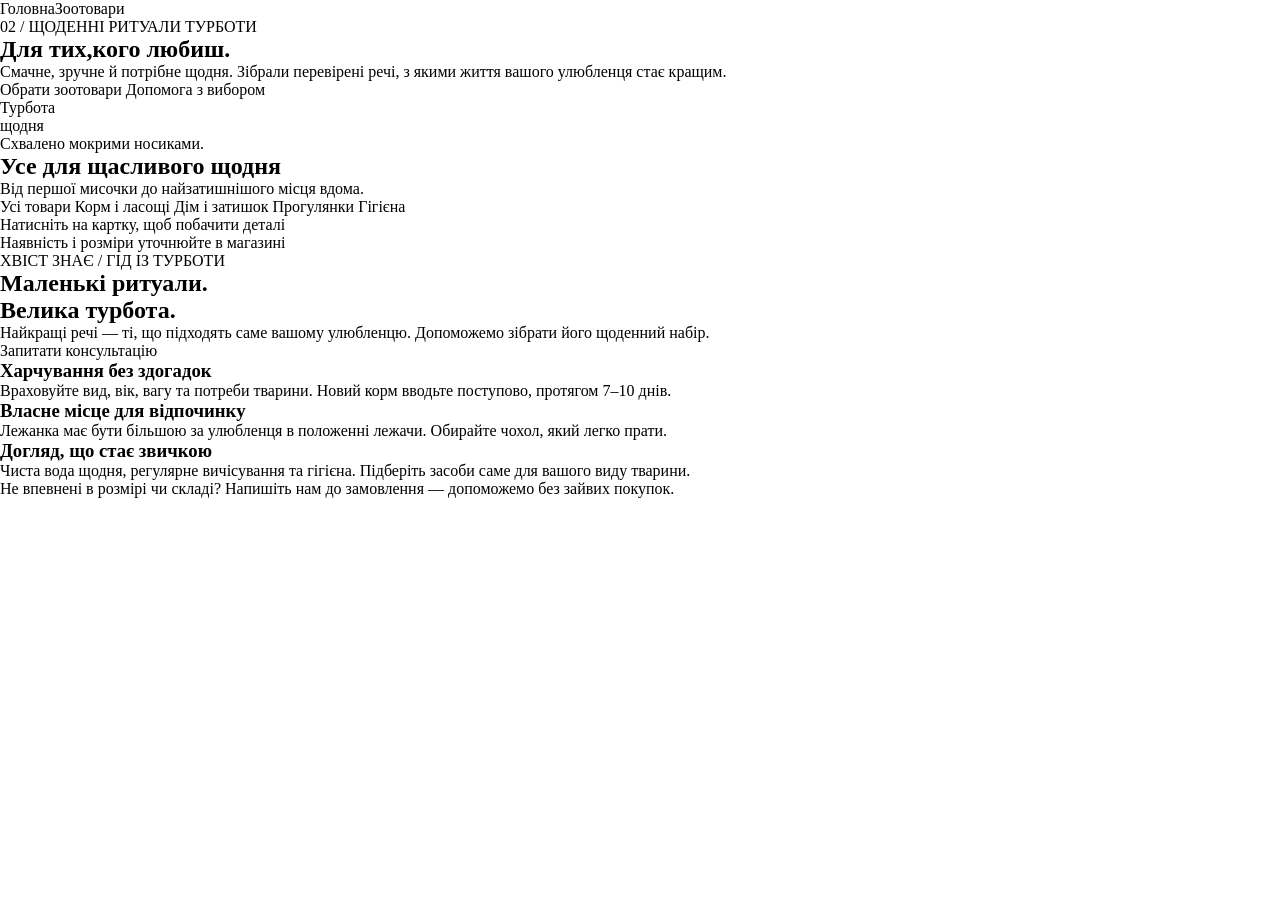
==== commit 972baaa9: "0_0" ====
--- a/index1.html
+++ b/index1.html
@@ -1,379 +1,87 @@
-<!DOCTYPE html>
-<html lang="en">
-<head>
-  <meta charset="UTF-8">
-  <meta name="viewport" content="width=device-width, initial-scale=1.0">
-  <title>Хвіст — Тварини</title>
-  <link rel="preconnect" href="https://fonts.googleapis.com">
-  <link rel="preconnect" href="https://fonts.gstatic.com" crossorigin>
-  <link rel="stylesheet" href="https://fonts.googleapis.com/css2?family=Inter:wght@400;600;700;800;900&amp;display=swap">
-  <link rel="stylesheet" href="style.css">
-</head>
-<body>
-  <div class="box-1">
-  <div class="box-2">
-    <div class="box-3">
-      <p class="text-1">ЩАСЛИВИЙ ХВІСТ — ЩАСЛИВИЙ ТИ</p>
-      <p class="text-2">Безкоштовна доставка замовлень від 1 500 ₴</p>
-      <div class="box-4">
-        <p class="text-2">УКР</p>
-        <img class="chevron-down" src="data:image/svg+xml;base64,…(chevron-down.svg, 1 KB)" alt="chevron-down">  <link rel="stylesheet" href="style.css">
-      </div>
-    </div>
-    <div class="box-5">
-      <div class="box-6">
-        <img class="paw-print" src="data:image/svg+xml;base64,…(paw-print.svg, 1 KB)" alt="paw-print">
-        <p class="text-4">хвіст.</p>
-      </div>
-      <div class="box-7">
-        <img class="search" src="data:image/svg+xml;base64,…(search.svg, 1 KB)" alt="search">
-        <p class="text-5">Що потішить вашого улюбленця?</p>
-        <p class="text-6">⌘ K</p>
-      </div>
-      <div class="box-8">
-        <img class="user-round" src="data:image/svg+xml;base64,…(user-round.svg, 1 KB)" alt="user-round">
-        <img class="user-round" src="data:image/svg+xml;base64,…(heart.svg, 1 KB)" alt="heart">
-        <div class="box-9">
-          <img class="user-round" src="data:image/svg+xml;base64,…(shopping-bag.svg, 1 KB)" alt="shopping-bag">
-          <p class="text-7">0</p>
-        </div>
-      </div>
-    </div>
-    <div class="box-10">
-      <div class="box-4">
-        <div class="box-12">
-          <img class="rabbit" src="data:image/svg+xml;base64,…(rabbit.svg, 2 KB)" alt="rabbit">
-          <p class="text-8">Тварини</p>
-        </div>
-        <div class="box-13">
-          <img class="rabbit" src="data:image/svg+xml;base64,…(ice-cream-bowl.svg, 2 KB)" alt="ice-cream-bowl">
-          <p class="text-8">Зоотовари</p>
-        </div>
-        <div class="box-12">
-          <img class="rabbit" src="data:image/svg+xml;base64,…(volleyball.svg, 1 KB)" alt="volleyball">
-          <p class="text-8">Іграшки для тварин</p>
-        </div>
-      </div>
-      <div class="box-15">
-        <p class="text-11">Про Хвіст</p>
-        <p class="text-11">Гід із турботи</p>
-        <p class="text-13">0 800 33 45 67</p>
-      </div>
-    </div>
-  </div>
-  <div class="box-16">
-    <div class="box-17">
-      <p class="text-14">Головна</p>
-      <img class="chevron-right" src="data:image/svg+xml;base64,…(chevron-right.svg, 1 KB)" alt="chevron-right">
-      <p class="text-2">Зоотовари</p>
-    </div>
-    <div class="box-18">
-      <div class="box-19">
-        <p class="text-16">02 / ЩОДЕННІ РИТУАЛИ ТУРБОТИ</p>
-        <p class="text-17"><span class="text-17-span-1">Для тих,<br></span>кого любиш.</p>
-        <p class="text-18">Смачне, зручне й потрібне щодня. Зібрали перевірені речі, з якими життя вашого улюбленця стає кращим.</p>
-        <div class="box-20">
-          <div class="action">
-            <label class="text-8">Обрати зоотовари</label>
-            <img class="arrow-up-right" src="data:image/svg+xml;base64,…(arrow-up-right.svg, 1 KB)" alt="arrow-up-right">
-          </div>
-          <p class="text-19">Допомога з вибором</p>
-        </div>
-      </div>
-      <div class="box-21">
-        <img class="img-1" src="data:image/jpeg;base64,…(asset.jpg, 131 KB)" alt="">
-        <div class="box-22">
-          <img class="heart-2" src="data:image/svg+xml;base64,…(heart-2.svg, 1 KB)" alt="heart">
-          <p class="text-20">Турбота<br>щодня</p>
-        </div>
-        <div class="box-23">
-          <img class="paw-print-2" src="data:image/svg+xml;base64,…(paw-print-2.svg, 2 KB)" alt="paw-print">
-          <p class="text-21">Схвалено мокрими носиками.</p>
-        </div>
-      </div>
-    </div>
-  </div>
-  <div class="box-24">
-    <div class="box-25">
-      <p class="text-22">Усе для щасливого щодня</p>
-      <p class="text-23">Від першої мисочки до найзатишнішого місця вдома.</p>
-    </div>
-    <div class="box-26">
-      <div class="box-27">
-        <p class="text-24">Усі товари</p>
-      </div>
-      <div class="box-28">
-        <p class="text-25">Корм і ласощі</p>
-      </div>
-      <div class="box-28">
-        <p class="text-25">Дім і затишок</p>
-      </div>
-      <div class="box-28">
-        <p class="text-25">Прогулянки</p>
-      </div>
-      <div class="box-28">
-        <p class="text-25">Гігієна</p>
-      </div>
-    </div>
-    <div class="box-32">
-      <div class="box-33">
-        <div class="box-34">
-          <p class="text-11">24 товари</p>
-        </div>
-        <div class="box-35">
-          <div class="box-36">
-            <div class="box-37">
-              <img class="img-2" src="data:image/jpeg;base64,…(asset-2.jpg, 58 KB)" alt="">
-              <div class="box-38">
-                <p class="text-30">−14%</p>
-              </div>
-              <img class="img-3" src="data:image/svg+xml;base64,…(asset.svg, 1 KB)" alt="">
-            </div>
-            <div class="box-39">
-              <div class="box-40">
-                <p class="text-31">ХАРЧУВАННЯ</p>
-                <div class="box-41">
-                  <img class="img-4" src="data:image/svg+xml;base64,…(star.svg, 2 KB)" alt="">
-                  <p class="text-32">4.9 (48)</p>
-                </div>
-              </div>
-              <p class="text-33">Brit Care Sensitive</p>
-              <p class="text-34">Сухий корм для собак • ягня • 3 кг</p>
-              <div class="box-42">
-                <div class="box-43">
-                  <p class="text-35">1 190 ₴</p>
-                  <p class="text-36">1 390 ₴</p>
-                </div>
-                <img class="img-5" src="data:image/svg+xml;base64,…(asset-2.svg, 1 KB)" alt="">
-              </div>
-            </div>
-          </div>
-          <div class="box-36">
-            <div class="box-37">
-              <img class="img-2" src="data:image/jpeg;base64,…(asset-3.jpg, 59 KB)" alt="">
-              <div class="box-46">
-                <p class="text-30">Наш вибір</p>
-              </div>
-              <img class="img-3" src="data:image/svg+xml;base64,…(asset-3.svg, 1 KB)" alt="">
-            </div>
-            <div class="box-39">
-              <div class="box-40">
-                <p class="text-31">ХВІСТ / DAILY</p>
-                <div class="box-41">
-                  <img class="img-4" src="data:image/svg+xml;base64,…(star-2.svg, 2 KB)" alt="">
-                  <p class="text-32">4.9 (32)</p>
-                </div>
-              </div>
-              <p class="text-33">Миска Slow morning</p>
-              <p class="text-34">Кераміка • шавлієва • 450 мл</p>
-              <div class="box-42">
-                <div class="box-43">
-                  <p class="text-35">390 ₴</p>
-                </div>
-                <img class="img-5" src="data:image/svg+xml;base64,…(asset-4.svg, 1 KB)" alt="">
-              </div>
-            </div>
-          </div>
-          <div class="box-36">
-            <div class="box-37">
-              <img class="img-2" src="data:image/jpeg;base64,…(asset-4.jpg, 134 KB)" alt="">
-              <img class="img-3" src="data:image/svg+xml;base64,…(asset-5.svg, 1 KB)" alt="">
-            </div>
-            <div class="box-39">
-              <div class="box-40">
-                <p class="text-31">ХВІСТ / HOME</p>
-                <div class="box-41">
-                  <img class="img-4" src="data:image/svg+xml;base64,…(star-3.svg, 2 KB)" alt="">
-                  <p class="text-32">5.0 (19)</p>
-                </div>
-              </div>
-              <p class="text-33">Лежанка Тихе місце</p>
-              <p class="text-34">Знімний чохол • оливкова • 60 × 45 см</p>
-              <div class="box-42">
-                <div class="box-43">
-                  <p class="text-35">1 490 ₴</p>
-                </div>
-                <img class="img-5" src="data:image/svg+xml;base64,…(asset-6.svg, 1 KB)" alt="">
-              </div>
-            </div>
-          </div>
-        </div>
-        <div class="box-35">
-          <div class="box-36">
-            <div class="box-37">
-              <img class="img-2" src="data:image/jpeg;base64,…(asset-5.jpg, 94 KB)" alt="">
-              <div class="box-62">
-                <p class="text-30">Новинка</p>
-              </div>
-              <img class="img-3" src="data:image/svg+xml;base64,…(asset-7.svg, 1 KB)" alt="">
-            </div>
-            <div class="box-39">
-              <div class="box-40">
-                <p class="text-31">ХВІСТ / WALK</p>
-                <div class="box-41">
-                  <img class="img-4" src="data:image/svg+xml;base64,…(star-4.svg, 2 KB)" alt="">
-                  <p class="text-32">4.8 (27)</p>
-                </div>
-              </div>
-              <p class="text-33">Шлея Місто</p>
-              <p class="text-34">Анатомічна H-модель • розміри S–L</p>
-              <div class="box-42">
-                <div class="box-43">
-                  <p class="text-35">690 ₴</p>
-                </div>
-                <img class="img-5" src="data:image/svg+xml;base64,…(asset-8.svg, 1 KB)" alt="">
-              </div>
-            </div>
-          </div>
-          <div class="box-36">
-            <div class="box-37">
-              <img class="img-2" src="data:image/jpeg;base64,…(asset-6.jpg, 65 KB)" alt="">
-              <img class="img-3" src="data:image/svg+xml;base64,…(asset-9.svg, 1 KB)" alt="">
-            </div>
-            <div class="box-39">
-              <div class="box-40">
-                <p class="text-31">ДОГЛЯД</p>
-                <div class="box-41">
-                  <img class="img-4" src="data:image/svg+xml;base64,…(star-5.svg, 2 KB)" alt="">
-                  <p class="text-32">4.8 (41)</p>
-                </div>
-              </div>
-              <p class="text-33">Щітка Trixie Soft</p>
-              <p class="text-34">М’які щетинки • для котів і собак</p>
-              <div class="box-42">
-                <div class="box-43">
-                  <p class="text-35">245 ₴</p>
-                </div>
-                <img class="img-5" src="data:image/svg+xml;base64,…(asset-10.svg, 1 KB)" alt="">
-              </div>
-            </div>
-          </div>
-          <div class="box-36">
-            <div class="box-37">
-              <img class="img-2" src="data:image/jpeg;base64,…(asset-7.jpg, 109 KB)" alt="">
-              <img class="img-3" src="data:image/svg+xml;base64,…(asset-11.svg, 1 KB)" alt="">
-            </div>
-            <div class="box-39">
-              <div class="box-40">
-                <p class="text-31">ХВІСТ / NATURAL</p>
-                <div class="box-41">
-                  <img class="img-4" src="data:image/svg+xml;base64,…(star-6.svg, 2 KB)" alt="">
-                  <p class="text-32">4.9 (36)</p>
-                </div>
-              </div>
-              <p class="text-33">Сіно Лугове меню</p>
-              <p class="text-34">Для кроликів і гризунів • 500 г</p>
-              <div class="box-42">
-                <div class="box-43">
-                  <p class="text-35">145 ₴</p>
-                </div>
-                <img class="img-5" src="data:image/svg+xml;base64,…(asset-12.svg, 1 KB)" alt="">
-              </div>
-            </div>
-          </div>
-        </div>
-        <div class="box-82">
-          <p class="text-6">Показано 6 із 24 товарів</p>
-          <div class="box-4">
-            <div class="box-84">
-              <p class="text-2">1</p>
-            </div>
-            <div class="box-85">
-              <p class="text-66">2</p>
-            </div>
-            <div class="box-85">
-              <p class="text-66">3</p>
-            </div>
-            <div class="box-85">
-              <p class="text-66">4</p>
-            </div>
-            <div class="box-85">
-              <p class="text-66">→</p>
-            </div>
-          </div>
-        </div>
-      </div>
-    </div>
-  </div>
-  <div class="box-89">
-    <div class="box-90">
-      <div class="box-91">
-        <div class="box-92">
-          <p class="text-70">ХВІСТ ЗНАЄ / ГІД ІЗ ТУРБОТИ</p>
-          <p class="text-71">Маленькі ритуали.<br>Велика турбота.</p>
-          <p class="text-72">Найкращі речі — ті, що підходять саме вашому улюбленцю. Допоможемо зібрати його щоденний набір.</p>
-          <div class="action">
-            <label class="text-8">Зібрати набір із консультантом</label>
-            <img class="arrow-up-right" src="data:image/svg+xml;base64,…(arrow-up-right-2.svg, 1 KB)" alt="arrow-up-right">
-          </div>
-        </div>
-        <div class="box-19">
-          <div class="box-94">
-            <img class="img-26" src="data:image/svg+xml;base64,…(asset-13.svg, 1 KB)" alt="">
-            <div class="box-95">
-              <p class="text-73">Харчування без здогадок</p>
-              <p class="text-74">Враховуйте вид, вік, вагу та потреби тварини. Новий корм вводьте поступово, протягом 7–10 днів.</p>
-            </div>
-          </div>
-          <div class="box-94">
-            <img class="img-26" src="data:image/svg+xml;base64,…(asset-14.svg, 1 KB)" alt="">
-            <div class="box-95">
-              <p class="text-73">Власне місце для відпочинку</p>
-              <p class="text-74">Лежанка має бути більшою за улюбленця в положенні лежачи. Обирайте чохол, який легко прати.</p>
-            </div>
-          </div>
-          <div class="box-94">
-            <img class="img-26" src="data:image/svg+xml;base64,…(asset-15.svg, 2 KB)" alt="">
-            <div class="box-95">
-              <p class="text-73">Догляд, що стає звичкою</p>
-              <p class="text-74">Чиста вода щодня, регулярне вичісування та гігієна. Підберіть засоби саме для вашого виду тварини.</p>
-            </div>
-          </div>
-        </div>
-      </div>
-      <div class="box-100">
-        <img class="arrow-up-right" src="data:image/svg+xml;base64,…(info.svg, 1 KB)" alt="info">
-        <p class="text-79">Не впевнені в розмірі чи складі? Напишіть нам до замовлення — допоможемо без зайвих покупок.</p>
-      </div>
-    </div>
-  </div>
-  <div class="box-101">
-    <div class="box-102">
-      <div class="box-103">
-        <div class="box-17">
-          <img class="paw-print-3" src="data:image/svg+xml;base64,…(paw-print-3.svg, 1 KB)" alt="paw-print">
-          <p class="text-80">хвіст.</p>
-        </div>
-        <p class="text-81">Місце, де маленькі лапи, крила та плавці знаходять велику турботу.</p>
-        <img class="img-29" src="data:image/svg+xml;base64,…(asset-16.svg, 3 KB)" alt="">
-      </div>
-      <div class="box-105">
-        <p class="text-82">Для улюбленця</p>
-        <p class="text-83">Тварини</p>
-        <p class="text-83">Зоотовари</p>
-        <p class="text-83">Іграшки для тварин</p>
-        <p class="text-83">Новинки</p>
-      </div>
-      <div class="box-105">
-        <p class="text-82">Для вас</p>
-        <p class="text-83">Доставка й оплата</p>
-        <p class="text-83">Обмін і повернення</p>
-        <p class="text-83">Програма лояльності</p>
-        <p class="text-83">Питання та відповіді</p>
-      </div>
-      <div class="box-107">
-        <p class="text-82">Ми поруч</p>
-        <p class="text-93">0 800 33 45 67</p>
-        <p class="text-83">Щодня, 9:00–20:00</p>
-        <p class="text-95">Київ, вул. Велика Васильківська, 72\nhello@khvist.ua</p>
-      </div>
-    </div>
-    <div class="box-108">
-      <p class="text-96">© 2026 Хвіст. Створено з любов’ю до тварин.</p>
-      <p class="text-96">Політика конфіденційності</p>
-      <p class="text-98">VISA     Mastercard     Apple Pay</p>
-    </div>
-  </div>
-</div>
-</body>
-</html>+<!DOCTYPE html>
+<html lang="uk">
+<head>
+  <meta charset="UTF-8">
+  <meta name="viewport" content="width=device-width, initial-scale=1.0">
+  <title>Хвіст — Зоотовари</title>
+  <link rel="preconnect" href="https://fonts.googleapis.com">
+  <link rel="preconnect" href="https://fonts.gstatic.com" crossorigin>
+  <link rel="stylesheet" href="https://fonts.googleapis.com/css2?family=Inter:wght@400;500;600;700;800;900&amp;subset=cyrillic&amp;display=swap">
+  <link rel="stylesheet" href="style.css">
+  <script src="script.js" defer></script>
+</head>
+<body data-page="goods">
+  <div id="site-header"></div>
+
+  <main class="wrap">
+    <nav class="crumbs" aria-label="Хлібні крихти">
+      <a href="index.html">Головна</a><i data-icon="chevron-right"></i><span aria-current="page">Зоотовари</span>
+    </nav>
+
+    <section class="hero">
+      <div>
+        <p class="eyebrow">02 / ЩОДЕННІ РИТУАЛИ ТУРБОТИ</p>
+        <h1><span>Для тих,</span>кого любиш.</h1>
+        <p class="lead">Смачне, зручне й потрібне щодня. Зібрали перевірені речі, з якими життя вашого улюбленця стає кращим.</p>
+        <div class="hero-actions">
+          <a class="btn" href="#catalog">Обрати зоотовари<i data-icon="arrow-up-right"></i></a>
+          <a class="link-u" href="#guide">Допомога з вибором</a>
+        </div>
+      </div>
+      <div class="hero-visual" aria-hidden="true">
+        <i data-icon="paw-print"></i>
+        <div class="float f1"><i data-icon="heart"></i><span>Турбота<br>щодня</span></div>
+        <div class="float f2">Схвалено мокрими носиками.</div>
+      </div>
+    </section>
+
+    <section class="catalog" id="catalog">
+      <div class="catalog-head">
+        <h2>Усе для щасливого щодня</h2>
+        <p>Від першої мисочки до найзатишнішого місця вдома.</p>
+      </div>
+      <div class="chips" id="chips" role="group" aria-label="Фільтри">
+        <button class="chip" type="button" data-filter="all" aria-pressed="true">Усі товари</button>
+        <button class="chip" type="button" data-filter="Корм і ласощі" aria-pressed="false">Корм і ласощі</button>
+        <button class="chip" type="button" data-filter="Дім і затишок" aria-pressed="false">Дім і затишок</button>
+        <button class="chip" type="button" data-filter="Прогулянки" aria-pressed="false">Прогулянки</button>
+        <button class="chip" type="button" data-filter="Гігієна" aria-pressed="false">Гігієна</button>
+      </div>
+      <div class="catalog-meta"><span id="count"></span><span class="hint">Натисніть на картку, щоб побачити деталі</span></div>
+      <div class="grid" id="products"></div>
+      <p class="catalog-note"><i data-icon="info"></i>Наявність і розміри уточнюйте в магазині</p>
+    </section>
+
+    <section class="guide" id="guide">
+      <div class="guide-box">
+        <div class="guide-grid">
+          <div class="guide-text">
+            <p class="eyebrow">ХВІСТ ЗНАЄ / ГІД ІЗ ТУРБОТИ</p>
+            <h2>Маленькі ритуали.<br>Велика турбота.</h2>
+            <p>Найкращі речі — ті, що підходять саме вашому улюбленцю. Допоможемо зібрати його щоденний набір.</p>
+            <a class="btn" href="tel:+380800334567">Запитати консультацію<i data-icon="arrow-up-right"></i></a>
+          </div>
+          <div class="guide-cards">
+            <div class="gcard">
+              <div class="ico"><i data-icon="package"></i></div>
+              <div><h3>Харчування без здогадок</h3><p>Враховуйте вид, вік, вагу та потреби тварини. Новий корм вводьте поступово, протягом 7–10 днів.</p></div>
+            </div>
+            <div class="gcard">
+              <div class="ico"><i data-icon="home"></i></div>
+              <div><h3>Власне місце для відпочинку</h3><p>Лежанка має бути більшою за улюбленця в положенні лежачи. Обирайте чохол, який легко прати.</p></div>
+            </div>
+            <div class="gcard">
+              <div class="ico"><i data-icon="heart"></i></div>
+              <div><h3>Догляд, що стає звичкою</h3><p>Чиста вода щодня, регулярне вичісування та гігієна. Підберіть засоби саме для вашого виду тварини.</p></div>
+            </div>
+          </div>
+        </div>
+        <p class="guide-note"><i data-icon="info"></i><span>Не впевнені в розмірі чи складі? Напишіть нам до замовлення — допоможемо без зайвих покупок.</span></p>
+      </div>
+    </section>
+  </main>
+
+  <div id="site-footer"></div>
+  <dialog id="details" aria-label="Деталі"></dialog>
+</body>
+</html>
